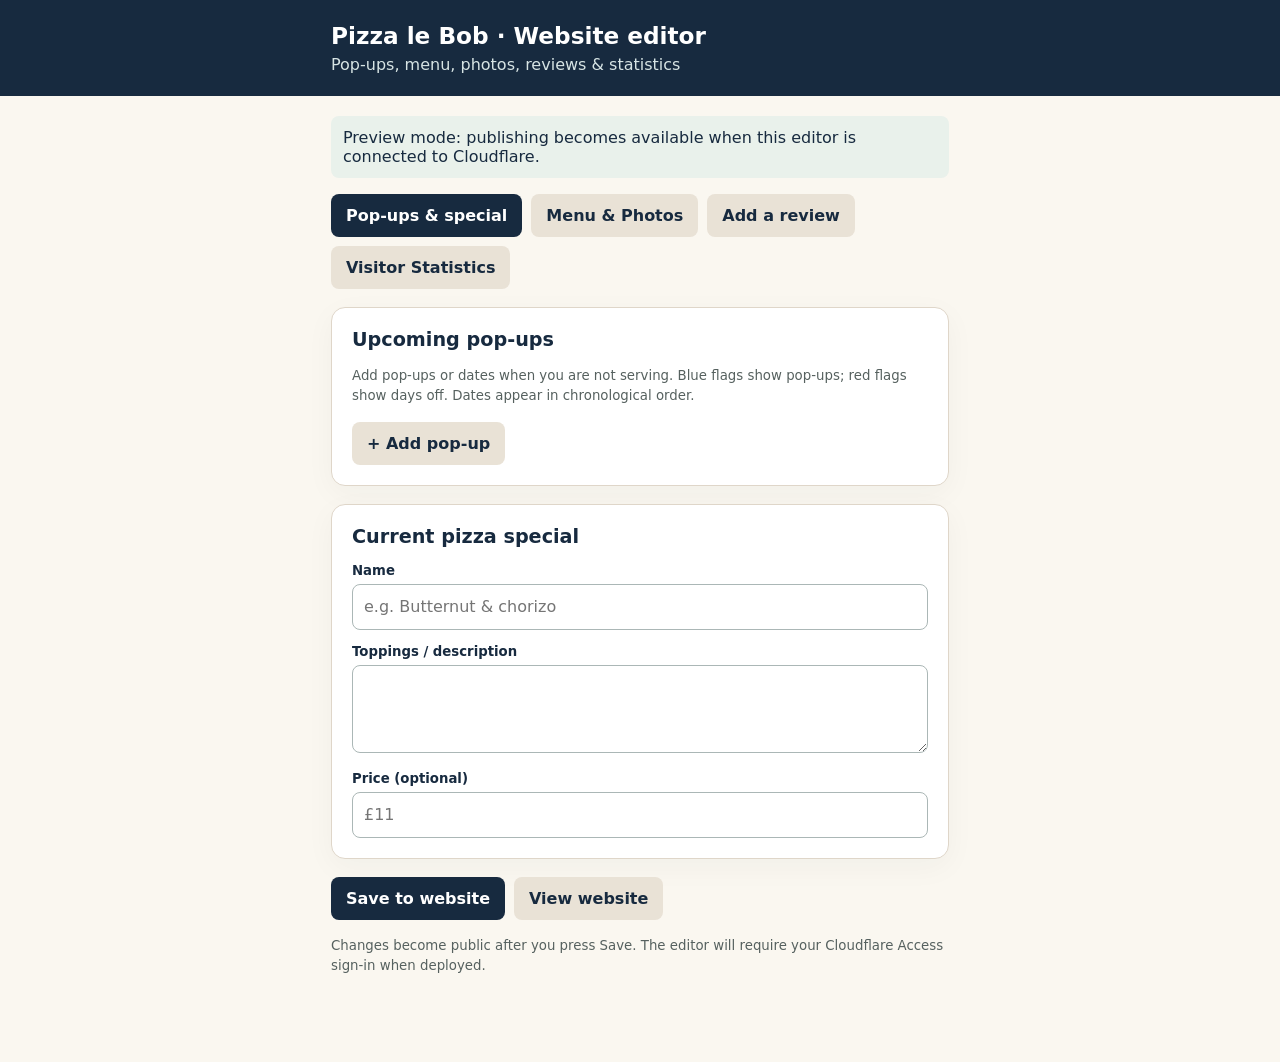
==== admin/index.html @ 8da93058 "Add private weekly and cumulative Visitor Statistics to website editor" ====
<!doctype html><html lang="en"><head><meta charset="utf-8"><meta name="viewport" content="width=device-width,initial-scale=1"><meta name="theme-color" content="#172A3F"><title>Pizza le Bob · Website editor</title><style>
:root{font-family:system-ui,-apple-system,sans-serif;color:#172A3F;background:#faf7f0}*{box-sizing:border-box}body{margin:0}header{background:#172A3F;color:white;padding:22px 18px}h1{font-size:1.45rem;margin:0}header p{margin:6px 0 0;color:#d7e4e4}.wrap{max-width:650px;margin:auto;padding:20px 16px 70px}section{background:white;border:1px solid #dfd6c9;border-radius:14px;padding:20px;margin:0 0 18px;box-shadow:0 8px 30px #172a3f0a}h2{font-size:1.2rem;margin:0 0 15px}label{display:block;font-weight:650;font-size:.83rem;margin:14px 0 6px}input,textarea,select{width:100%;min-height:46px;padding:11px;border:1px solid #abb7b6;border-radius:8px;font:inherit}textarea{min-height:88px}button{border:0;border-radius:8px;padding:12px 15px;font:inherit;font-weight:700;cursor:pointer}.primary{background:#172A3F;color:white}.secondary{background:#e9e2d6;color:#172A3F}.danger{background:#fff2ee;color:#8e3528}.actions{display:flex;gap:9px;flex-wrap:wrap;margin-top:16px}.row{display:grid;grid-template-columns:1fr 1fr;gap:10px}.event{padding:16px 0;border-top:1px solid #eee4d6}.event:first-child{border:0}#status{padding:12px;border-radius:8px;background:#e9f1eb;margin-bottom:16px}small{color:#56615f;line-height:1.5;display:block}a{color:#315D68}@media(max-width:420px){.row{grid-template-columns:1fr}}
[hidden]{display:none!important}.menu-editor{border-top:1px solid #eee4d6;margin-top:18px;padding-top:14px}.menu-editor img{width:100%;max-height:240px;object-fit:contain;background:#faf7f0;border-radius:8px;margin-top:12px}.check{display:flex;align-items:center;gap:10px}.check input{width:20px;min-height:20px}nav{margin-bottom:18px}.stats-cards{display:grid;grid-template-columns:1fr 1fr;gap:12px;margin:16px 0}.stats-card{padding:14px;background:#faf7f0;border-radius:10px}.stats-card strong{display:block;font-size:1.8rem;margin-top:4px}.stats-table-wrap{overflow-x:auto}.stats-table{width:100%;border-collapse:collapse;font-size:.85rem}.stats-table th,.stats-table td{text-align:right;padding:11px 8px;border-bottom:1px solid #e4ded3}.stats-table th:first-child{text-align:left}.stats-table thead th{background:#faf7f0}.stats-legend{display:flex;gap:18px;font-size:.85rem;margin:16px 0}.stats-legend span:before{content:'';display:inline-block;width:12px;height:12px;background:#315d68;margin-right:6px}.stats-legend span+span:before{background:#be754c}#statsGraph svg{display:block;width:100%;height:auto}#statsMessage{padding:12px;border-radius:8px;background:#e9f1eb;margin:14px 0}</style></head><body><header><div class="wrap" style="padding:0 16px"><h1>Pizza le Bob · Website editor</h1><p>Pop-ups, menu, photos, reviews &amp; statistics</p></div></header><main class="wrap"><div id="status" role="status">Loading website details…</div><nav class="actions" aria-label="Editor sections"><button class="primary" id="datesTab" aria-pressed="true">Pop-ups &amp; special</button><button class="secondary" id="menuTab" aria-pressed="false">Menu &amp; Photos</button><button class="secondary" id="reviewsTab" aria-pressed="false">Add a review</button><button class="secondary" id="statsTab" aria-pressed="false">Visitor Statistics</button></nav><div id="datesPanel"><section><h2>Upcoming pop-ups</h2><small>Add pop-ups or dates when you are not serving. Blue flags show pop-ups; red flags show days off. Dates appear in chronological order.</small><div id="events"></div><div class="actions"><button type="button" class="secondary" id="add">+ Add pop-up</button></div></section><section><h2>Current pizza special</h2><label for="specialName">Name</label><input id="specialName" placeholder="e.g. Butternut &amp; chorizo"><label for="specialDescription">Toppings / description</label><textarea id="specialDescription"></textarea><label for="specialPrice">Price (optional)</label><input id="specialPrice" placeholder="£11"></section></div><section id="menuPanel" hidden><h2>Menu &amp; Photos</h2><small>Edit your menu below. Photos are resized automatically. Select an item’s photo to see its preview. Changes are published only when you press Save to website. The weekly special’s name, description and price are controlled in the Pop-ups &amp; special tab.</small><div id="menuItems"></div><div class="actions"><button type="button" class="secondary" id="addPizza">+ Add menu item</button></div></section><section id="reviewsPanel" hidden><h2>Add a review</h2><small>Add a customer review to the Reviews page. New reviews appear above the existing reviews. Press Save to website to publish your changes.</small><div id="reviewItems"></div><div class="actions"><button type="button" class="secondary" id="addReview">+ Add a review</button></div></section><section id="statsPanel" hidden><h2>Visitor Statistics</h2>
<small>Private statistics for each website page. Weeks run Monday–Sunday in UK time. Counts begin with this update; earlier visits cannot be reconstructed.</small>
<div class="actions"><button type="button" class="secondary" id="statsRefresh">Refresh statistics</button></div>
<div id="statsMessage" role="status">Open this tab to load statistics.</div>
<div id="statsResults" hidden>
<label for="statsWeek">Week to view</label><select id="statsWeek"></select>
<div class="stats-cards">
<div class="stats-card">Weekly unique visitors<strong id="statsWeeklyVisitors">0</strong></div><div class="stats-card">Weekly page views<strong id="statsWeeklyViews">0</strong></div>
<div class="stats-card">Cumulative unique visitors<strong id="statsTotalVisitors">0</strong></div><div class="stats-card">Cumulative page views<strong id="statsTotalViews">0</strong></div>
</div><small id="statsSince"></small><h3>Every page</h3>
<div class="stats-table-wrap"><table class="stats-table"><thead><tr><th scope="col">Page</th><th scope="col">Weekly visitors</th><th scope="col">Weekly views</th><th scope="col">Total visitors</th><th scope="col">Total views</th></tr></thead><tbody id="statsRows"></tbody></table></div>
<h3>Weekly graph</h3><div class="row"><div><label for="statsPage">Page</label><select id="statsPage"></select></div><div><label for="statsRange">Weeks shown</label><select id="statsRange"><option value="12">Last 12 weeks</option><option value="26">Last 26 weeks</option><option value="52">Last 52 weeks</option></select></div></div>
<div class="stats-legend"><span>Unique visitors</span><span>Page views</span></div><div id="statsGraph"></div>
<details><summary>View graph as a table</summary><div class="stats-table-wrap"><table class="stats-table"><thead><tr><th scope="col">Week beginning</th><th scope="col">Visitors</th><th scope="col">Views</th></tr></thead><tbody id="statsGraphRows"></tbody></table></div></details>
<p><small id="statsUpdated"></small></p></div>
<p><small>These figures count browsers that allow anonymous visitor analytics. A unique visitor is counted once for the selected week or cumulative period, even when they view several pages. Overall unique visitors are deduplicated across all pages and weeks. Returning browsers count again in each weekly figure. Different devices, clearing browser data or withdrawing and allowing analytics again can count the same person again. Visitors who decline analytics, use privacy signals, block scripts or cannot send events are excluded. Visits to the editor are excluded.</small></p>
<small>Stored on your own Cloudflare setup. Your existing Cloudflare Web Analytics beacon remains active for its separate traffic reports. This tab and its counts work independently of a ChatGPT subscription.</small>
</section><div class="actions" id="editorSaveActions"><button type="button" class="primary" id="save">Save to website</button><a class="secondary" style="padding:12px 15px;border-radius:8px;text-decoration:none;font-weight:700" href="/">View website</a></div><p><small>Changes become public after you press Save. The editor will require your Cloudflare Access sign-in when deployed.</small></p></main><script>
const $=id=>document.getElementById(id), status=$('status');let events=[], menu=[], reviews=[], loaded=false, uploading=0;
function eventRow(event={},index){const div=document.createElement('div');div.className='event';div.innerHTML=`<label>Status</label><select class="event-status"><option value="serving">Serving pizza — blue flag</option><option value="not-serving">Not serving — red flag</option></select><div class="row"><div><label>Date</label><input type="date" class="date" required></div><div><label>Time</label><input type="time" class="time" required></div></div><label>Venue</label><input class="venue" required><div class="actions"><button type="button" class="danger remove">Remove date</button></div>`;div.querySelector('.event-status').value=event.status||'serving';const updateFields=()=>{const closed=div.querySelector('.event-status').value==='not-serving';for(const name of ['time','venue']){const input=div.querySelector('.'+name);input.disabled=closed;input.required=!closed}};div.querySelector('.event-status').onchange=updateFields;updateFields();div.querySelector('.date').value=event.date||'';div.querySelector('.time').value=event.time||'16:00';div.querySelector('.venue').value=event.venue||'The Gardeners Arms';div.querySelector('.remove').onclick=()=>div.remove();return div}
function setData(data){reviews=data.reviews||[];renderReviews();menu=data.menu||[];renderMenu();$('events').replaceChildren(...(data.events||[]).map(eventRow));$('specialName').value=data.special?.name||'';$('specialDescription').value=data.special?.description||'';$('specialPrice').value=data.special?.price||''}
function showTab(tab){
 $('editorSaveActions').hidden=tab==='stats';
 for(const name of ['dates','menu','reviews','stats']){
  const active=name===tab;$(name+'Panel').hidden=!active;
  $(name+'Tab').className=active?'primary':'secondary';
  $(name+'Tab').setAttribute('aria-pressed',String(active));
 }
}
for(const name of ['dates','menu','reviews','stats'])$(name+'Tab').onclick=()=>showTab(name);
function renderReviews(){
 $('reviewItems').replaceChildren(...reviews.map((item,index)=>{
  const row=document.createElement('div');row.className='menu-editor';
  const title=document.createElement('h3');title.textContent=item.name||'New review';row.append(title);
  for(const [field,label,max] of [['name','Reviewer’s name',100],['text','Review text',3000],['date','Review date (optional)',7]]){
   const id='review-'+index+'-'+field,lab=document.createElement('label');
   lab.htmlFor=id;lab.textContent=label;
   const input=document.createElement(field==='text'?'textarea':'input');
   input.id=id;input.value=item[field]||'';input.maxLength=max;
   if(field==='date')input.type='month';else input.required=true;
   if(field==='text')input.style.minHeight='160px';
   input.oninput=()=>{item[field]=input.value;if(field==='name')title.textContent=input.value||'New review';};
   row.append(lab,input);
  }
  const label=document.createElement('label');label.htmlFor='rating-'+index;label.textContent='Star rating';
  const select=document.createElement('select');select.id=label.htmlFor;
  for(let rating=5;rating>=1;rating--){const option=document.createElement('option');option.value=rating;option.textContent=rating+' star'+(rating===1?'':'s');select.append(option);}
  select.value=item.rating||5;select.onchange=()=>item.rating=Number(select.value);row.append(label,select);
  const actions=document.createElement('div');actions.className='actions';
  const remove=document.createElement('button');remove.type='button';remove.className='danger';remove.textContent='Remove review';
  remove.onclick=()=>{reviews.splice(index,1);renderReviews();status.textContent='Review removed from your draft. Press Save to website to publish.';};
  actions.append(remove);row.append(actions);return row;
 }));
 if(!reviews.length){const note=document.createElement('p');note.textContent='Your existing website reviews remain in place. Add your next review below.';$('reviewItems').append(note);}
}
$('addReview').onclick=()=>{
 if(reviews.length>=100){status.textContent='You can add up to 100 reviews.';return;}
 reviews.unshift({name:'',text:'',date:'',rating:5});renderReviews();
 $('reviewItems').firstElementChild.querySelector('input').focus();
};
function renderMenu(){
 $('menuItems').replaceChildren(...menu.map((item,index)=>{
  const row=document.createElement('div');row.className='menu-editor';
  const title=document.createElement('h3');title.textContent=item.name||'New item';row.append(title);
  for(const [field,label] of [['name','Name'],['description','Toppings / description'],['price','Price']]){
   const id='pizza-'+index+'-'+field;const lab=document.createElement('label');lab.htmlFor=id;lab.textContent=label;const input=document.createElement(field==='description'?'textarea':'input');input.id=id;input.value=item[field];input.maxLength={name:100,description:500,price:30}[field];input.disabled=item.special;
   input.oninput=()=>{item[field]=input.value;if(field==='name')title.textContent=input.value||'New item';};row.append(lab,input);
  }
  if(item.special){const note=document.createElement('small');note.textContent='Weekly special: edit its details in the other tab. You can change its photo here.';row.append(note);}
  const toggle=document.createElement('label');toggle.className='check';const check=document.createElement('input');check.type='checkbox';check.checked=item.hidden;check.onchange=()=>item.hidden=check.checked;toggle.append(check,document.createTextNode('Hide from the public menu'));row.append(toggle);
  const img=document.createElement('img');img.alt='Preview of '+item.name;img.hidden=!item.photo;if(item.photo)img.src=item.photo;row.append(img);
  const lab=document.createElement('label');lab.htmlFor='photo-'+index;lab.textContent='Upload / replace photo';const file=document.createElement('input');file.id=lab.htmlFor;file.type='file';file.accept='image/jpeg,image/png,image/webp';
  file.onchange=async()=>{if(!file.files[0])return;uploading++;file.disabled=true;status.textContent='Resizing photo…';try{item.photo=await resizePhoto(file.files[0]);img.src=item.photo;img.hidden=false;status.textContent='Photo ready. Press Save to website to publish.';}catch(e){status.textContent=e.message;}finally{uploading--;file.disabled=false;file.value='';}};row.append(lab,file);
  const actions=document.createElement('div');actions.className='actions';
  function button(label,fn,disabled=false){const b=document.createElement('button');b.type='button';b.className='secondary';b.textContent=label;b.disabled=disabled;b.onclick=fn;actions.append(b);}
  button('Remove photo',()=>{item.photo='';img.removeAttribute('src');img.hidden=true;});
  button('Move up',()=>{[menu[index-1],menu[index]]=[menu[index],menu[index-1]];renderMenu();},index===0);
  button('Move down',()=>{[menu[index+1],menu[index]]=[menu[index],menu[index+1]];renderMenu();},index===menu.length-1);
  button('Remove item',()=>{menu.splice(index,1);renderMenu();});row.append(actions);return row;
 }));
}
async function resizePhoto(file){
 if(!['image/jpeg','image/png','image/webp'].includes(file.type))throw Error('Please choose a JPG, PNG or WebP photo. For an iPhone HEIC photo, export it as JPG first.');
 if(file.size>20000000)throw Error('Please choose a photo smaller than 20 MB.');
 const url=URL.createObjectURL(file), image=new Image();
 try{image.src=url;await image.decode();const canvas=document.createElement('canvas');const scale=Math.min(1,1200/Math.max(image.naturalWidth,image.naturalHeight));canvas.width=Math.max(1,Math.round(image.naturalWidth*scale));canvas.height=Math.max(1,Math.round(image.naturalHeight*scale));const ctx=canvas.getContext('2d');ctx.fillStyle='#ffffff';ctx.fillRect(0,0,canvas.width,canvas.height);ctx.drawImage(image,0,0,canvas.width,canvas.height);
 for(const quality of [.82,.65,.45,.3]){const data=canvas.toDataURL('image/jpeg',quality);if(data.length<=400000)return data;}
 throw Error('This photo is too detailed. Please choose a smaller photo.');}finally{URL.revokeObjectURL(url);}
}
$('addPizza').onclick=()=>{if(menu.length>=40){status.textContent='You can have up to 40 menu items.';return}menu.push({name:'',description:'',price:'',photo:'',hidden:false,special:false});renderMenu();$('menuItems').lastElementChild.querySelector('input').focus();};
$('add').onclick=()=>{$('events').append(eventRow());$('events').lastElementChild.querySelector('.date').focus()};
(async()=>{try{const r=await fetch('/api/content',{cache:'no-store'});if(!r.ok)throw Error('Website connection unavailable');const data=await r.json();if(!Array.isArray(data.menu)){const defaults=await fetch('/assets/menu/defaults.json');if(!defaults.ok)throw Error('Menu could not be loaded');data.menu=await defaults.json();}setData(data);loaded=true;status.textContent='Ready to edit.'}catch(e){setData({events:[],special:{}});status.textContent='Preview mode: publishing becomes available when this editor is connected to Cloudflare.'}})();
$('save').onclick=async()=>{if(!loaded){status.textContent='Website details have not loaded. Refresh before saving.';return}if(uploading){status.textContent='Please wait for your photo to finish processing.';return}if(menu.some(item=>!item.name.trim())){status.textContent='Please give every menu item a name.';return}if(reviews.some(item=>!item.name.trim()||!item.text.trim()||item.name.length>100||item.text.length>3000)){status.textContent='Please enter a name and review text for every review (up to 3,000 characters).';showTab('reviews');return}const rows=[...document.querySelectorAll('.event')];if(rows.some(row=>!row.querySelector('.date').value||(row.querySelector('.event-status').value!=='not-serving'&&!row.querySelector('.venue').value.trim()))){status.textContent='Please enter a date for each flag and a venue for each serving day.';return}const data={menu,reviews:reviews.map(item=>({...item,name:item.name.trim(),text:item.text.trim()})),events:rows.map(row=>({status:row.querySelector('.event-status').value,date:row.querySelector('.date').value,time:row.querySelector('.time').value||'16:00',venue:row.querySelector('.venue').value.trim()})).sort((a,b)=>a.date.localeCompare(b.date)),special:{name:$('specialName').value.trim(),description:$('specialDescription').value.trim(),price:$('specialPrice').value.trim()}};status.textContent='Saving…';$('save').disabled=true;try{const r=await fetch('/admin/api/content',{method:'PUT',headers:{'Content-Type':'application/json'},body:JSON.stringify(data)});if(!r.ok)throw Error(r.status===401?'Please sign in again, then retry saving.':'Save failed. Please retry.');status.textContent='Saved. The public website has been updated.'}catch(e){status.textContent=e.message+' Nothing was published.'}$('save').disabled=false;window.scrollTo({top:0,behavior:'smooth'})};
</script><script src="/assets/visitor-statistics.js" defer></script></body></html>
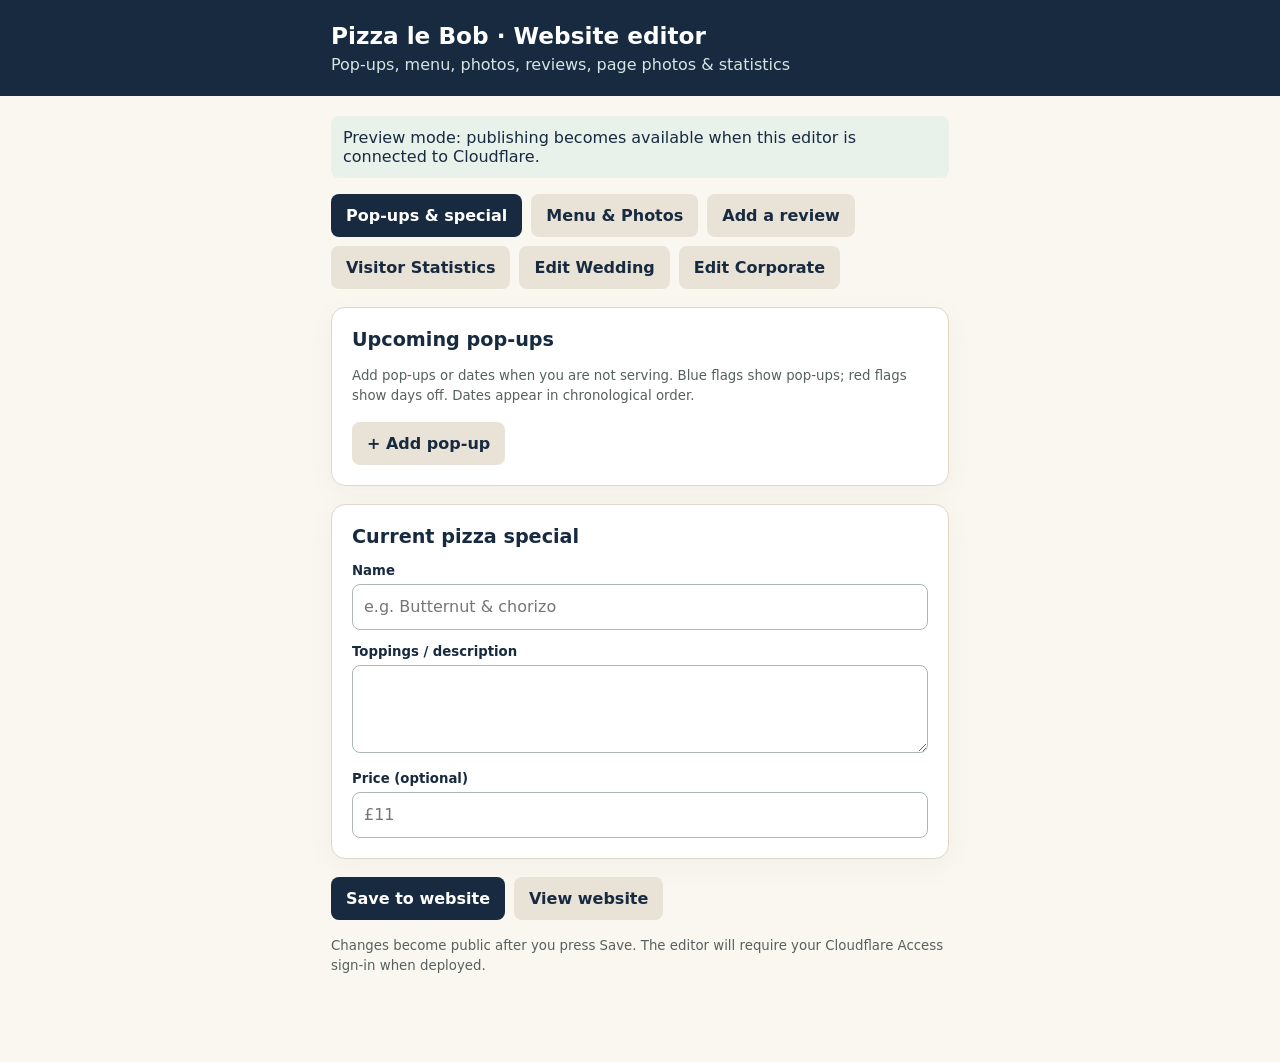
==== commit 8a40bf93: "Add Edit Wedding and Edit Corporate photo tabs with labelled previews" ====
--- a/admin/index.html
+++ b/admin/index.html
@@ -1,6 +1,6 @@
 <!doctype html><html lang="en"><head><meta charset="utf-8"><meta name="viewport" content="width=device-width,initial-scale=1"><meta name="theme-color" content="#172A3F"><title>Pizza le Bob · Website editor</title><style>
 :root{font-family:system-ui,-apple-system,sans-serif;color:#172A3F;background:#faf7f0}*{box-sizing:border-box}body{margin:0}header{background:#172A3F;color:white;padding:22px 18px}h1{font-size:1.45rem;margin:0}header p{margin:6px 0 0;color:#d7e4e4}.wrap{max-width:650px;margin:auto;padding:20px 16px 70px}section{background:white;border:1px solid #dfd6c9;border-radius:14px;padding:20px;margin:0 0 18px;box-shadow:0 8px 30px #172a3f0a}h2{font-size:1.2rem;margin:0 0 15px}label{display:block;font-weight:650;font-size:.83rem;margin:14px 0 6px}input,textarea,select{width:100%;min-height:46px;padding:11px;border:1px solid #abb7b6;border-radius:8px;font:inherit}textarea{min-height:88px}button{border:0;border-radius:8px;padding:12px 15px;font:inherit;font-weight:700;cursor:pointer}.primary{background:#172A3F;color:white}.secondary{background:#e9e2d6;color:#172A3F}.danger{background:#fff2ee;color:#8e3528}.actions{display:flex;gap:9px;flex-wrap:wrap;margin-top:16px}.row{display:grid;grid-template-columns:1fr 1fr;gap:10px}.event{padding:16px 0;border-top:1px solid #eee4d6}.event:first-child{border:0}#status{padding:12px;border-radius:8px;background:#e9f1eb;margin-bottom:16px}small{color:#56615f;line-height:1.5;display:block}a{color:#315D68}@media(max-width:420px){.row{grid-template-columns:1fr}}
-[hidden]{display:none!important}.menu-editor{border-top:1px solid #eee4d6;margin-top:18px;padding-top:14px}.menu-editor img{width:100%;max-height:240px;object-fit:contain;background:#faf7f0;border-radius:8px;margin-top:12px}.check{display:flex;align-items:center;gap:10px}.check input{width:20px;min-height:20px}nav{margin-bottom:18px}.stats-cards{display:grid;grid-template-columns:1fr 1fr;gap:12px;margin:16px 0}.stats-card{padding:14px;background:#faf7f0;border-radius:10px}.stats-card strong{display:block;font-size:1.8rem;margin-top:4px}.stats-table-wrap{overflow-x:auto}.stats-table{width:100%;border-collapse:collapse;font-size:.85rem}.stats-table th,.stats-table td{text-align:right;padding:11px 8px;border-bottom:1px solid #e4ded3}.stats-table th:first-child{text-align:left}.stats-table thead th{background:#faf7f0}.stats-legend{display:flex;gap:18px;font-size:.85rem;margin:16px 0}.stats-legend span:before{content:'';display:inline-block;width:12px;height:12px;background:#315d68;margin-right:6px}.stats-legend span+span:before{background:#be754c}#statsGraph svg{display:block;width:100%;height:auto}#statsMessage{padding:12px;border-radius:8px;background:#e9f1eb;margin:14px 0}</style></head><body><header><div class="wrap" style="padding:0 16px"><h1>Pizza le Bob · Website editor</h1><p>Pop-ups, menu, photos, reviews &amp; statistics</p></div></header><main class="wrap"><div id="status" role="status">Loading website details…</div><nav class="actions" aria-label="Editor sections"><button class="primary" id="datesTab" aria-pressed="true">Pop-ups &amp; special</button><button class="secondary" id="menuTab" aria-pressed="false">Menu &amp; Photos</button><button class="secondary" id="reviewsTab" aria-pressed="false">Add a review</button><button class="secondary" id="statsTab" aria-pressed="false">Visitor Statistics</button></nav><div id="datesPanel"><section><h2>Upcoming pop-ups</h2><small>Add pop-ups or dates when you are not serving. Blue flags show pop-ups; red flags show days off. Dates appear in chronological order.</small><div id="events"></div><div class="actions"><button type="button" class="secondary" id="add">+ Add pop-up</button></div></section><section><h2>Current pizza special</h2><label for="specialName">Name</label><input id="specialName" placeholder="e.g. Butternut &amp; chorizo"><label for="specialDescription">Toppings / description</label><textarea id="specialDescription"></textarea><label for="specialPrice">Price (optional)</label><input id="specialPrice" placeholder="£11"></section></div><section id="menuPanel" hidden><h2>Menu &amp; Photos</h2><small>Edit your menu below. Photos are resized automatically. Select an item’s photo to see its preview. Changes are published only when you press Save to website. The weekly special’s name, description and price are controlled in the Pop-ups &amp; special tab.</small><div id="menuItems"></div><div class="actions"><button type="button" class="secondary" id="addPizza">+ Add menu item</button></div></section><section id="reviewsPanel" hidden><h2>Add a review</h2><small>Add a customer review to the Reviews page. New reviews appear above the existing reviews. Press Save to website to publish your changes.</small><div id="reviewItems"></div><div class="actions"><button type="button" class="secondary" id="addReview">+ Add a review</button></div></section><section id="statsPanel" hidden><h2>Visitor Statistics</h2>
+[hidden]{display:none!important}.menu-editor{border-top:1px solid #eee4d6;margin-top:18px;padding-top:14px}.menu-editor img{width:100%;max-height:240px;object-fit:contain;background:#faf7f0;border-radius:8px;margin-top:12px}.check{display:flex;align-items:center;gap:10px}.check input{width:20px;min-height:20px}nav{margin-bottom:18px}.stats-cards{display:grid;grid-template-columns:1fr 1fr;gap:12px;margin:16px 0}.stats-card{padding:14px;background:#faf7f0;border-radius:10px}.stats-card strong{display:block;font-size:1.8rem;margin-top:4px}.stats-table-wrap{overflow-x:auto}.stats-table{width:100%;border-collapse:collapse;font-size:.85rem}.stats-table th,.stats-table td{text-align:right;padding:11px 8px;border-bottom:1px solid #e4ded3}.stats-table th:first-child{text-align:left}.stats-table thead th{background:#faf7f0}.stats-legend{display:flex;gap:18px;font-size:.85rem;margin:16px 0}.stats-legend span:before{content:'';display:inline-block;width:12px;height:12px;background:#315d68;margin-right:6px}.stats-legend span+span:before{background:#be754c}#statsGraph svg{display:block;width:100%;height:auto}#statsMessage{padding:12px;border-radius:8px;background:#e9f1eb;margin:14px 0}</style></head><body><header><div class="wrap" style="padding:0 16px"><h1>Pizza le Bob · Website editor</h1><p>Pop-ups, menu, photos, reviews, page photos &amp; statistics</p></div></header><main class="wrap"><div id="status" role="status">Loading website details…</div><nav class="actions" aria-label="Editor sections"><button class="primary" id="datesTab" aria-pressed="true">Pop-ups &amp; special</button><button class="secondary" id="menuTab" aria-pressed="false">Menu &amp; Photos</button><button class="secondary" id="reviewsTab" aria-pressed="false">Add a review</button><button class="secondary" id="statsTab" aria-pressed="false">Visitor Statistics</button><button class="secondary" id="weddingTab" aria-pressed="false">Edit Wedding</button><button class="secondary" id="corporateTab" aria-pressed="false">Edit Corporate</button></nav><div id="datesPanel"><section><h2>Upcoming pop-ups</h2><small>Add pop-ups or dates when you are not serving. Blue flags show pop-ups; red flags show days off. Dates appear in chronological order.</small><div id="events"></div><div class="actions"><button type="button" class="secondary" id="add">+ Add pop-up</button></div></section><section><h2>Current pizza special</h2><label for="specialName">Name</label><input id="specialName" placeholder="e.g. Butternut &amp; chorizo"><label for="specialDescription">Toppings / description</label><textarea id="specialDescription"></textarea><label for="specialPrice">Price (optional)</label><input id="specialPrice" placeholder="£11"></section></div><section id="menuPanel" hidden><h2>Menu &amp; Photos</h2><small>Edit your menu below. Photos are resized automatically. Select an item’s photo to see its preview. Changes are published only when you press Save to website. The weekly special’s name, description and price are controlled in the Pop-ups &amp; special tab.</small><div id="menuItems"></div><div class="actions"><button type="button" class="secondary" id="addPizza">+ Add menu item</button></div></section><section id="reviewsPanel" hidden><h2>Add a review</h2><small>Add a customer review to the Reviews page. New reviews appear above the existing reviews. Press Save to website to publish your changes.</small><div id="reviewItems"></div><div class="actions"><button type="button" class="secondary" id="addReview">+ Add a review</button></div></section><section id="weddingPanel" hidden><h2>Edit Wedding</h2><small>Replace the photos on your wedding page. Each photo has its own preview and position label. JPG, PNG and WebP photos are resized automatically. Press Save to website when you are ready to publish.</small><p><a href="/#weddings" target="_blank" rel="noopener">View the wedding page</a></p><div id="weddingPhotos"></div></section><section id="corporatePanel" hidden><h2>Edit Corporate</h2><small>Replace the photos on your corporate page. Each photo has its own preview and position label. JPG, PNG and WebP photos are resized automatically. Press Save to website when you are ready to publish.</small><p><a href="/#corporate" target="_blank" rel="noopener">View the corporate page</a></p><div id="corporatePhotos"></div></section><section id="statsPanel" hidden><h2>Visitor Statistics</h2>
 <small>Private statistics for each website page. Weeks run Monday–Sunday in UK time. Counts begin with this update; earlier visits cannot be reconstructed.</small>
 <div class="actions"><button type="button" class="secondary" id="statsRefresh">Refresh statistics</button></div>
 <div id="statsMessage" role="status">Open this tab to load statistics.</div>
@@ -18,18 +18,18 @@
 <p><small>These figures count browsers that allow anonymous visitor analytics. A unique visitor is counted once for the selected week or cumulative period, even when they view several pages. Overall unique visitors are deduplicated across all pages and weeks. Returning browsers count again in each weekly figure. Different devices, clearing browser data or withdrawing and allowing analytics again can count the same person again. Visitors who decline analytics, use privacy signals, block scripts or cannot send events are excluded. Visits to the editor are excluded.</small></p>
 <small>Stored on your own Cloudflare setup. Your existing Cloudflare Web Analytics beacon remains active for its separate traffic reports. This tab and its counts work independently of a ChatGPT subscription.</small>
 </section><div class="actions" id="editorSaveActions"><button type="button" class="primary" id="save">Save to website</button><a class="secondary" style="padding:12px 15px;border-radius:8px;text-decoration:none;font-weight:700" href="/">View website</a></div><p><small>Changes become public after you press Save. The editor will require your Cloudflare Access sign-in when deployed.</small></p></main><script>
-const $=id=>document.getElementById(id), status=$('status');let events=[], menu=[], reviews=[], loaded=false, uploading=0;
+const $=id=>document.getElementById(id), status=$('status');let events=[], menu=[], reviews=[], pagePhotos={}, loaded=false, uploading=0;
 function eventRow(event={},index){const div=document.createElement('div');div.className='event';div.innerHTML=`<label>Status</label><select class="event-status"><option value="serving">Serving pizza — blue flag</option><option value="not-serving">Not serving — red flag</option></select><div class="row"><div><label>Date</label><input type="date" class="date" required></div><div><label>Time</label><input type="time" class="time" required></div></div><label>Venue</label><input class="venue" required><div class="actions"><button type="button" class="danger remove">Remove date</button></div>`;div.querySelector('.event-status').value=event.status||'serving';const updateFields=()=>{const closed=div.querySelector('.event-status').value==='not-serving';for(const name of ['time','venue']){const input=div.querySelector('.'+name);input.disabled=closed;input.required=!closed}};div.querySelector('.event-status').onchange=updateFields;updateFields();div.querySelector('.date').value=event.date||'';div.querySelector('.time').value=event.time||'16:00';div.querySelector('.venue').value=event.venue||'The Gardeners Arms';div.querySelector('.remove').onclick=()=>div.remove();return div}
-function setData(data){reviews=data.reviews||[];renderReviews();menu=data.menu||[];renderMenu();$('events').replaceChildren(...(data.events||[]).map(eventRow));$('specialName').value=data.special?.name||'';$('specialDescription').value=data.special?.description||'';$('specialPrice').value=data.special?.price||''}
+function setData(data){pagePhotos=data.pagePhotos||{};window.dispatchEvent(new Event("pagePhotosLoaded"));reviews=data.reviews||[];renderReviews();menu=data.menu||[];renderMenu();$('events').replaceChildren(...(data.events||[]).map(eventRow));$('specialName').value=data.special?.name||'';$('specialDescription').value=data.special?.description||'';$('specialPrice').value=data.special?.price||''}
 function showTab(tab){
  $('editorSaveActions').hidden=tab==='stats';
- for(const name of ['dates','menu','reviews','stats']){
+ for(const name of ['dates','menu','reviews','stats','wedding','corporate']){
   const active=name===tab;$(name+'Panel').hidden=!active;
   $(name+'Tab').className=active?'primary':'secondary';
   $(name+'Tab').setAttribute('aria-pressed',String(active));
  }
 }
-for(const name of ['dates','menu','reviews','stats'])$(name+'Tab').onclick=()=>showTab(name);
+for(const name of ['dates','menu','reviews','stats','wedding','corporate'])$(name+'Tab').onclick=()=>showTab(name);
 function renderReviews(){
  $('reviewItems').replaceChildren(...reviews.map((item,index)=>{
   const row=document.createElement('div');row.className='menu-editor';
@@ -92,5 +92,5 @@
 $('addPizza').onclick=()=>{if(menu.length>=40){status.textContent='You can have up to 40 menu items.';return}menu.push({name:'',description:'',price:'',photo:'',hidden:false,special:false});renderMenu();$('menuItems').lastElementChild.querySelector('input').focus();};
 $('add').onclick=()=>{$('events').append(eventRow());$('events').lastElementChild.querySelector('.date').focus()};
 (async()=>{try{const r=await fetch('/api/content',{cache:'no-store'});if(!r.ok)throw Error('Website connection unavailable');const data=await r.json();if(!Array.isArray(data.menu)){const defaults=await fetch('/assets/menu/defaults.json');if(!defaults.ok)throw Error('Menu could not be loaded');data.menu=await defaults.json();}setData(data);loaded=true;status.textContent='Ready to edit.'}catch(e){setData({events:[],special:{}});status.textContent='Preview mode: publishing becomes available when this editor is connected to Cloudflare.'}})();
-$('save').onclick=async()=>{if(!loaded){status.textContent='Website details have not loaded. Refresh before saving.';return}if(uploading){status.textContent='Please wait for your photo to finish processing.';return}if(menu.some(item=>!item.name.trim())){status.textContent='Please give every menu item a name.';return}if(reviews.some(item=>!item.name.trim()||!item.text.trim()||item.name.length>100||item.text.length>3000)){status.textContent='Please enter a name and review text for every review (up to 3,000 characters).';showTab('reviews');return}const rows=[...document.querySelectorAll('.event')];if(rows.some(row=>!row.querySelector('.date').value||(row.querySelector('.event-status').value!=='not-serving'&&!row.querySelector('.venue').value.trim()))){status.textContent='Please enter a date for each flag and a venue for each serving day.';return}const data={menu,reviews:reviews.map(item=>({...item,name:item.name.trim(),text:item.text.trim()})),events:rows.map(row=>({status:row.querySelector('.event-status').value,date:row.querySelector('.date').value,time:row.querySelector('.time').value||'16:00',venue:row.querySelector('.venue').value.trim()})).sort((a,b)=>a.date.localeCompare(b.date)),special:{name:$('specialName').value.trim(),description:$('specialDescription').value.trim(),price:$('specialPrice').value.trim()}};status.textContent='Saving…';$('save').disabled=true;try{const r=await fetch('/admin/api/content',{method:'PUT',headers:{'Content-Type':'application/json'},body:JSON.stringify(data)});if(!r.ok)throw Error(r.status===401?'Please sign in again, then retry saving.':'Save failed. Please retry.');status.textContent='Saved. The public website has been updated.'}catch(e){status.textContent=e.message+' Nothing was published.'}$('save').disabled=false;window.scrollTo({top:0,behavior:'smooth'})};
-</script><script src="/assets/visitor-statistics.js" defer></script></body></html>
+$('save').onclick=async()=>{if(!loaded){status.textContent='Website details have not loaded. Refresh before saving.';return}if(uploading){status.textContent='Please wait for your photo to finish processing.';return}if(menu.some(item=>!item.name.trim())){status.textContent='Please give every menu item a name.';return}if(reviews.some(item=>!item.name.trim()||!item.text.trim()||item.name.length>100||item.text.length>3000)){status.textContent='Please enter a name and review text for every review (up to 3,000 characters).';showTab('reviews');return}const rows=[...document.querySelectorAll('.event')];if(rows.some(row=>!row.querySelector('.date').value||(row.querySelector('.event-status').value!=='not-serving'&&!row.querySelector('.venue').value.trim()))){status.textContent='Please enter a date for each flag and a venue for each serving day.';return}const data={pagePhotos,menu,reviews:reviews.map(item=>({...item,name:item.name.trim(),text:item.text.trim()})),events:rows.map(row=>({status:row.querySelector('.event-status').value,date:row.querySelector('.date').value,time:row.querySelector('.time').value||'16:00',venue:row.querySelector('.venue').value.trim()})).sort((a,b)=>a.date.localeCompare(b.date)),special:{name:$('specialName').value.trim(),description:$('specialDescription').value.trim(),price:$('specialPrice').value.trim()}};status.textContent='Saving…';$('save').disabled=true;try{const r=await fetch('/admin/api/content',{method:'PUT',headers:{'Content-Type':'application/json'},body:JSON.stringify(data)});if(!r.ok)throw Error(r.status===401?'Please sign in again, then retry saving.':'Save failed. Please retry.');window.dispatchEvent(new Event('pagePhotosSaved'));status.textContent='Saved. The public website has been updated.'}catch(e){status.textContent=e.message+' Nothing was published.'}$('save').disabled=false;window.scrollTo({top:0,behavior:'smooth'})};
+</script><script src="/assets/visitor-statistics.js" defer></script><script type="module" src="/assets/page-photo-editor.js"></script></body></html>
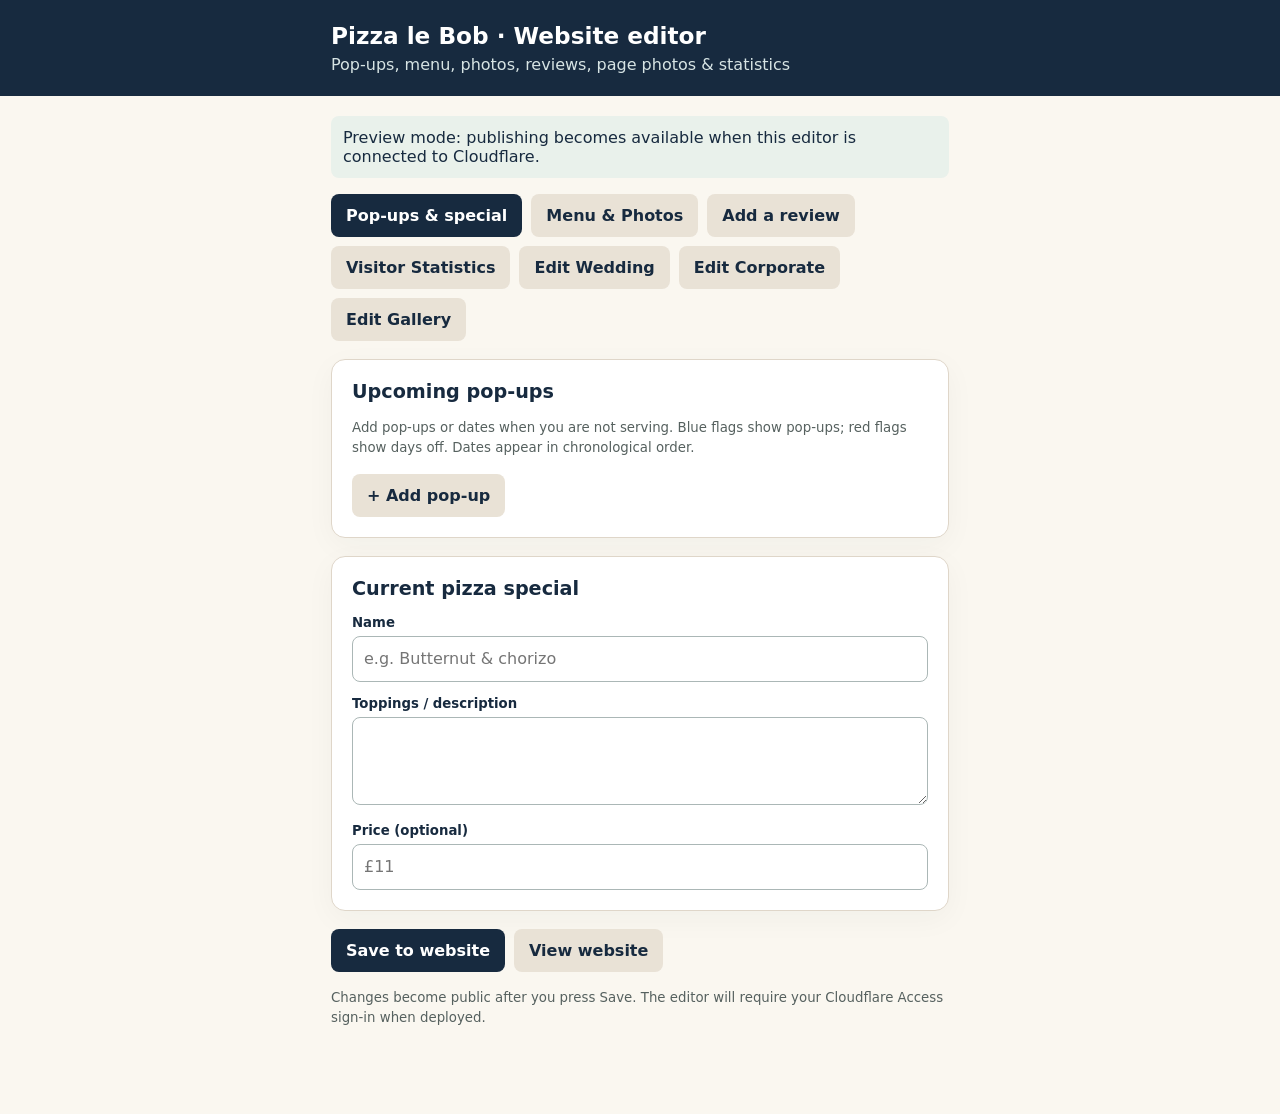
==== commit 4e56b6ee: "Add Gallery uploads and optional wedding Photo 3 to website editor" ====
--- a/admin/index.html
+++ b/admin/index.html
@@ -1,6 +1,6 @@
 <!doctype html><html lang="en"><head><meta charset="utf-8"><meta name="viewport" content="width=device-width,initial-scale=1"><meta name="theme-color" content="#172A3F"><title>Pizza le Bob · Website editor</title><style>
 :root{font-family:system-ui,-apple-system,sans-serif;color:#172A3F;background:#faf7f0}*{box-sizing:border-box}body{margin:0}header{background:#172A3F;color:white;padding:22px 18px}h1{font-size:1.45rem;margin:0}header p{margin:6px 0 0;color:#d7e4e4}.wrap{max-width:650px;margin:auto;padding:20px 16px 70px}section{background:white;border:1px solid #dfd6c9;border-radius:14px;padding:20px;margin:0 0 18px;box-shadow:0 8px 30px #172a3f0a}h2{font-size:1.2rem;margin:0 0 15px}label{display:block;font-weight:650;font-size:.83rem;margin:14px 0 6px}input,textarea,select{width:100%;min-height:46px;padding:11px;border:1px solid #abb7b6;border-radius:8px;font:inherit}textarea{min-height:88px}button{border:0;border-radius:8px;padding:12px 15px;font:inherit;font-weight:700;cursor:pointer}.primary{background:#172A3F;color:white}.secondary{background:#e9e2d6;color:#172A3F}.danger{background:#fff2ee;color:#8e3528}.actions{display:flex;gap:9px;flex-wrap:wrap;margin-top:16px}.row{display:grid;grid-template-columns:1fr 1fr;gap:10px}.event{padding:16px 0;border-top:1px solid #eee4d6}.event:first-child{border:0}#status{padding:12px;border-radius:8px;background:#e9f1eb;margin-bottom:16px}small{color:#56615f;line-height:1.5;display:block}a{color:#315D68}@media(max-width:420px){.row{grid-template-columns:1fr}}
-[hidden]{display:none!important}.menu-editor{border-top:1px solid #eee4d6;margin-top:18px;padding-top:14px}.menu-editor img{width:100%;max-height:240px;object-fit:contain;background:#faf7f0;border-radius:8px;margin-top:12px}.check{display:flex;align-items:center;gap:10px}.check input{width:20px;min-height:20px}nav{margin-bottom:18px}.stats-cards{display:grid;grid-template-columns:1fr 1fr;gap:12px;margin:16px 0}.stats-card{padding:14px;background:#faf7f0;border-radius:10px}.stats-card strong{display:block;font-size:1.8rem;margin-top:4px}.stats-table-wrap{overflow-x:auto}.stats-table{width:100%;border-collapse:collapse;font-size:.85rem}.stats-table th,.stats-table td{text-align:right;padding:11px 8px;border-bottom:1px solid #e4ded3}.stats-table th:first-child{text-align:left}.stats-table thead th{background:#faf7f0}.stats-legend{display:flex;gap:18px;font-size:.85rem;margin:16px 0}.stats-legend span:before{content:'';display:inline-block;width:12px;height:12px;background:#315d68;margin-right:6px}.stats-legend span+span:before{background:#be754c}#statsGraph svg{display:block;width:100%;height:auto}#statsMessage{padding:12px;border-radius:8px;background:#e9f1eb;margin:14px 0}</style></head><body><header><div class="wrap" style="padding:0 16px"><h1>Pizza le Bob · Website editor</h1><p>Pop-ups, menu, photos, reviews, page photos &amp; statistics</p></div></header><main class="wrap"><div id="status" role="status">Loading website details…</div><nav class="actions" aria-label="Editor sections"><button class="primary" id="datesTab" aria-pressed="true">Pop-ups &amp; special</button><button class="secondary" id="menuTab" aria-pressed="false">Menu &amp; Photos</button><button class="secondary" id="reviewsTab" aria-pressed="false">Add a review</button><button class="secondary" id="statsTab" aria-pressed="false">Visitor Statistics</button><button class="secondary" id="weddingTab" aria-pressed="false">Edit Wedding</button><button class="secondary" id="corporateTab" aria-pressed="false">Edit Corporate</button></nav><div id="datesPanel"><section><h2>Upcoming pop-ups</h2><small>Add pop-ups or dates when you are not serving. Blue flags show pop-ups; red flags show days off. Dates appear in chronological order.</small><div id="events"></div><div class="actions"><button type="button" class="secondary" id="add">+ Add pop-up</button></div></section><section><h2>Current pizza special</h2><label for="specialName">Name</label><input id="specialName" placeholder="e.g. Butternut &amp; chorizo"><label for="specialDescription">Toppings / description</label><textarea id="specialDescription"></textarea><label for="specialPrice">Price (optional)</label><input id="specialPrice" placeholder="£11"></section></div><section id="menuPanel" hidden><h2>Menu &amp; Photos</h2><small>Edit your menu below. Photos are resized automatically. Select an item’s photo to see its preview. Changes are published only when you press Save to website. The weekly special’s name, description and price are controlled in the Pop-ups &amp; special tab.</small><div id="menuItems"></div><div class="actions"><button type="button" class="secondary" id="addPizza">+ Add menu item</button></div></section><section id="reviewsPanel" hidden><h2>Add a review</h2><small>Add a customer review to the Reviews page. New reviews appear above the existing reviews. Press Save to website to publish your changes.</small><div id="reviewItems"></div><div class="actions"><button type="button" class="secondary" id="addReview">+ Add a review</button></div></section><section id="weddingPanel" hidden><h2>Edit Wedding</h2><small>Replace the photos on your wedding page. Each photo has its own preview and position label. JPG, PNG and WebP photos are resized automatically. Press Save to website when you are ready to publish.</small><p><a href="/#weddings" target="_blank" rel="noopener">View the wedding page</a></p><div id="weddingPhotos"></div></section><section id="corporatePanel" hidden><h2>Edit Corporate</h2><small>Replace the photos on your corporate page. Each photo has its own preview and position label. JPG, PNG and WebP photos are resized automatically. Press Save to website when you are ready to publish.</small><p><a href="/#corporate" target="_blank" rel="noopener">View the corporate page</a></p><div id="corporatePhotos"></div></section><section id="statsPanel" hidden><h2>Visitor Statistics</h2>
+[hidden]{display:none!important}.menu-editor{border-top:1px solid #eee4d6;margin-top:18px;padding-top:14px}.menu-editor img{width:100%;max-height:240px;object-fit:contain;background:#faf7f0;border-radius:8px;margin-top:12px}.check{display:flex;align-items:center;gap:10px}.check input{width:20px;min-height:20px}nav{margin-bottom:18px}.stats-cards{display:grid;grid-template-columns:1fr 1fr;gap:12px;margin:16px 0}.stats-card{padding:14px;background:#faf7f0;border-radius:10px}.stats-card strong{display:block;font-size:1.8rem;margin-top:4px}.stats-table-wrap{overflow-x:auto}.stats-table{width:100%;border-collapse:collapse;font-size:.85rem}.stats-table th,.stats-table td{text-align:right;padding:11px 8px;border-bottom:1px solid #e4ded3}.stats-table th:first-child{text-align:left}.stats-table thead th{background:#faf7f0}.stats-legend{display:flex;gap:18px;font-size:.85rem;margin:16px 0}.stats-legend span:before{content:'';display:inline-block;width:12px;height:12px;background:#315d68;margin-right:6px}.stats-legend span+span:before{background:#be754c}#statsGraph svg{display:block;width:100%;height:auto}#statsMessage{padding:12px;border-radius:8px;background:#e9f1eb;margin:14px 0}</style></head><body><header><div class="wrap" style="padding:0 16px"><h1>Pizza le Bob · Website editor</h1><p>Pop-ups, menu, photos, reviews, page photos &amp; statistics</p></div></header><main class="wrap"><div id="status" role="status">Loading website details…</div><nav class="actions" aria-label="Editor sections"><button class="primary" id="datesTab" aria-pressed="true">Pop-ups &amp; special</button><button class="secondary" id="menuTab" aria-pressed="false">Menu &amp; Photos</button><button class="secondary" id="reviewsTab" aria-pressed="false">Add a review</button><button class="secondary" id="statsTab" aria-pressed="false">Visitor Statistics</button><button class="secondary" id="weddingTab" aria-pressed="false">Edit Wedding</button><button class="secondary" id="corporateTab" aria-pressed="false">Edit Corporate</button><button class="secondary" id="galleryTab" aria-pressed="false">Edit Gallery</button></nav><div id="datesPanel"><section><h2>Upcoming pop-ups</h2><small>Add pop-ups or dates when you are not serving. Blue flags show pop-ups; red flags show days off. Dates appear in chronological order.</small><div id="events"></div><div class="actions"><button type="button" class="secondary" id="add">+ Add pop-up</button></div></section><section><h2>Current pizza special</h2><label for="specialName">Name</label><input id="specialName" placeholder="e.g. Butternut &amp; chorizo"><label for="specialDescription">Toppings / description</label><textarea id="specialDescription"></textarea><label for="specialPrice">Price (optional)</label><input id="specialPrice" placeholder="£11"></section></div><section id="menuPanel" hidden><h2>Menu &amp; Photos</h2><small>Edit your menu below. Photos are resized automatically. Select an item’s photo to see its preview. Changes are published only when you press Save to website. The weekly special’s name, description and price are controlled in the Pop-ups &amp; special tab.</small><div id="menuItems"></div><div class="actions"><button type="button" class="secondary" id="addPizza">+ Add menu item</button></div></section><section id="reviewsPanel" hidden><h2>Add a review</h2><small>Add a customer review to the Reviews page. New reviews appear above the existing reviews. Press Save to website to publish your changes.</small><div id="reviewItems"></div><div class="actions"><button type="button" class="secondary" id="addReview">+ Add a review</button></div></section><section id="weddingPanel" hidden><h2>Edit Wedding</h2><small>Replace the photos on your wedding page or add Photo 3 below Photo 2. Photo 3 stays blank until you upload it. Each photo has its own preview and position label. JPG, PNG and WebP photos are resized automatically. Press Save to website when you are ready to publish.</small><p><a href="/#weddings" target="_blank" rel="noopener">View the wedding page</a></p><div id="weddingPhotos"></div></section><section id="corporatePanel" hidden><h2>Edit Corporate</h2><small>Replace the photos on your corporate page. Each photo has its own preview and position label. JPG, PNG and WebP photos are resized automatically. Press Save to website when you are ready to publish.</small><p><a href="/#corporate" target="_blank" rel="noopener">View the corporate page</a></p><div id="corporatePhotos"></div></section><section id="galleryPanel" hidden><h2>Edit Gallery</h2><small>Add photos to the Gallery. JPG, PNG and WebP photos are resized automatically. Press Save to website to publish.</small><p><a href="/#gallery" target="_blank" rel="noopener">View the Gallery</a></p><div id="galleryPhotos"></div><label for="galleryUpload">Add a Gallery photo</label><input id="galleryUpload" type="file" accept="image/jpeg,image/png,image/webp"><small id="galleryUploadStatus" role="status"></small></section><section id="statsPanel" hidden><h2>Visitor Statistics</h2>
 <small>Private statistics for each website page. Weeks run Monday–Sunday in UK time. Counts begin with this update; earlier visits cannot be reconstructed.</small>
 <div class="actions"><button type="button" class="secondary" id="statsRefresh">Refresh statistics</button></div>
 <div id="statsMessage" role="status">Open this tab to load statistics.</div>
@@ -18,18 +18,18 @@
 <p><small>These figures count browsers that allow anonymous visitor analytics. A unique visitor is counted once for the selected week or cumulative period, even when they view several pages. Overall unique visitors are deduplicated across all pages and weeks. Returning browsers count again in each weekly figure. Different devices, clearing browser data or withdrawing and allowing analytics again can count the same person again. Visitors who decline analytics, use privacy signals, block scripts or cannot send events are excluded. Visits to the editor are excluded.</small></p>
 <small>Stored on your own Cloudflare setup. Your existing Cloudflare Web Analytics beacon remains active for its separate traffic reports. This tab and its counts work independently of a ChatGPT subscription.</small>
 </section><div class="actions" id="editorSaveActions"><button type="button" class="primary" id="save">Save to website</button><a class="secondary" style="padding:12px 15px;border-radius:8px;text-decoration:none;font-weight:700" href="/">View website</a></div><p><small>Changes become public after you press Save. The editor will require your Cloudflare Access sign-in when deployed.</small></p></main><script>
-const $=id=>document.getElementById(id), status=$('status');let events=[], menu=[], reviews=[], pagePhotos={}, loaded=false, uploading=0;
+const $=id=>document.getElementById(id), status=$('status');let events=[], menu=[], reviews=[], pagePhotos={}, galleryPhotos=[], loaded=false, uploading=0;
 function eventRow(event={},index){const div=document.createElement('div');div.className='event';div.innerHTML=`<label>Status</label><select class="event-status"><option value="serving">Serving pizza — blue flag</option><option value="not-serving">Not serving — red flag</option></select><div class="row"><div><label>Date</label><input type="date" class="date" required></div><div><label>Time</label><input type="time" class="time" required></div></div><label>Venue</label><input class="venue" required><div class="actions"><button type="button" class="danger remove">Remove date</button></div>`;div.querySelector('.event-status').value=event.status||'serving';const updateFields=()=>{const closed=div.querySelector('.event-status').value==='not-serving';for(const name of ['time','venue']){const input=div.querySelector('.'+name);input.disabled=closed;input.required=!closed}};div.querySelector('.event-status').onchange=updateFields;updateFields();div.querySelector('.date').value=event.date||'';div.querySelector('.time').value=event.time||'16:00';div.querySelector('.venue').value=event.venue||'The Gardeners Arms';div.querySelector('.remove').onclick=()=>div.remove();return div}
-function setData(data){pagePhotos=data.pagePhotos||{};window.dispatchEvent(new Event("pagePhotosLoaded"));reviews=data.reviews||[];renderReviews();menu=data.menu||[];renderMenu();$('events').replaceChildren(...(data.events||[]).map(eventRow));$('specialName').value=data.special?.name||'';$('specialDescription').value=data.special?.description||'';$('specialPrice').value=data.special?.price||''}
+function setData(data){galleryPhotos=data.galleryPhotos||[];window.dispatchEvent(new Event("galleryPhotosLoaded"));pagePhotos=data.pagePhotos||{};window.dispatchEvent(new Event("pagePhotosLoaded"));reviews=data.reviews||[];renderReviews();menu=data.menu||[];renderMenu();$('events').replaceChildren(...(data.events||[]).map(eventRow));$('specialName').value=data.special?.name||'';$('specialDescription').value=data.special?.description||'';$('specialPrice').value=data.special?.price||''}
 function showTab(tab){
  $('editorSaveActions').hidden=tab==='stats';
- for(const name of ['dates','menu','reviews','stats','wedding','corporate']){
+ for(const name of ['dates','menu','reviews','stats','wedding','corporate','gallery']){
   const active=name===tab;$(name+'Panel').hidden=!active;
   $(name+'Tab').className=active?'primary':'secondary';
   $(name+'Tab').setAttribute('aria-pressed',String(active));
  }
 }
-for(const name of ['dates','menu','reviews','stats','wedding','corporate'])$(name+'Tab').onclick=()=>showTab(name);
+for(const name of ['dates','menu','reviews','stats','wedding','corporate','gallery'])$(name+'Tab').onclick=()=>showTab(name);
 function renderReviews(){
  $('reviewItems').replaceChildren(...reviews.map((item,index)=>{
   const row=document.createElement('div');row.className='menu-editor';
@@ -92,5 +92,5 @@
 $('addPizza').onclick=()=>{if(menu.length>=40){status.textContent='You can have up to 40 menu items.';return}menu.push({name:'',description:'',price:'',photo:'',hidden:false,special:false});renderMenu();$('menuItems').lastElementChild.querySelector('input').focus();};
 $('add').onclick=()=>{$('events').append(eventRow());$('events').lastElementChild.querySelector('.date').focus()};
 (async()=>{try{const r=await fetch('/api/content',{cache:'no-store'});if(!r.ok)throw Error('Website connection unavailable');const data=await r.json();if(!Array.isArray(data.menu)){const defaults=await fetch('/assets/menu/defaults.json');if(!defaults.ok)throw Error('Menu could not be loaded');data.menu=await defaults.json();}setData(data);loaded=true;status.textContent='Ready to edit.'}catch(e){setData({events:[],special:{}});status.textContent='Preview mode: publishing becomes available when this editor is connected to Cloudflare.'}})();
-$('save').onclick=async()=>{if(!loaded){status.textContent='Website details have not loaded. Refresh before saving.';return}if(uploading){status.textContent='Please wait for your photo to finish processing.';return}if(menu.some(item=>!item.name.trim())){status.textContent='Please give every menu item a name.';return}if(reviews.some(item=>!item.name.trim()||!item.text.trim()||item.name.length>100||item.text.length>3000)){status.textContent='Please enter a name and review text for every review (up to 3,000 characters).';showTab('reviews');return}const rows=[...document.querySelectorAll('.event')];if(rows.some(row=>!row.querySelector('.date').value||(row.querySelector('.event-status').value!=='not-serving'&&!row.querySelector('.venue').value.trim()))){status.textContent='Please enter a date for each flag and a venue for each serving day.';return}const data={pagePhotos,menu,reviews:reviews.map(item=>({...item,name:item.name.trim(),text:item.text.trim()})),events:rows.map(row=>({status:row.querySelector('.event-status').value,date:row.querySelector('.date').value,time:row.querySelector('.time').value||'16:00',venue:row.querySelector('.venue').value.trim()})).sort((a,b)=>a.date.localeCompare(b.date)),special:{name:$('specialName').value.trim(),description:$('specialDescription').value.trim(),price:$('specialPrice').value.trim()}};status.textContent='Saving…';$('save').disabled=true;try{const r=await fetch('/admin/api/content',{method:'PUT',headers:{'Content-Type':'application/json'},body:JSON.stringify(data)});if(!r.ok)throw Error(r.status===401?'Please sign in again, then retry saving.':'Save failed. Please retry.');window.dispatchEvent(new Event('pagePhotosSaved'));status.textContent='Saved. The public website has been updated.'}catch(e){status.textContent=e.message+' Nothing was published.'}$('save').disabled=false;window.scrollTo({top:0,behavior:'smooth'})};
-</script><script src="/assets/visitor-statistics.js" defer></script><script type="module" src="/assets/page-photo-editor.js"></script></body></html>
+$('save').onclick=async()=>{if(!loaded){status.textContent='Website details have not loaded. Refresh before saving.';return}if(uploading){status.textContent='Please wait for your photo to finish processing.';return}if(menu.some(item=>!item.name.trim())){status.textContent='Please give every menu item a name.';return}if(reviews.some(item=>!item.name.trim()||!item.text.trim()||item.name.length>100||item.text.length>3000)){status.textContent='Please enter a name and review text for every review (up to 3,000 characters).';showTab('reviews');return}const rows=[...document.querySelectorAll('.event')];if(rows.some(row=>!row.querySelector('.date').value||(row.querySelector('.event-status').value!=='not-serving'&&!row.querySelector('.venue').value.trim()))){status.textContent='Please enter a date for each flag and a venue for each serving day.';return}const data={galleryPhotos,pagePhotos,menu,reviews:reviews.map(item=>({...item,name:item.name.trim(),text:item.text.trim()})),events:rows.map(row=>({status:row.querySelector('.event-status').value,date:row.querySelector('.date').value,time:row.querySelector('.time').value||'16:00',venue:row.querySelector('.venue').value.trim()})).sort((a,b)=>a.date.localeCompare(b.date)),special:{name:$('specialName').value.trim(),description:$('specialDescription').value.trim(),price:$('specialPrice').value.trim()}};status.textContent='Saving…';$('save').disabled=true;try{const r=await fetch('/admin/api/content',{method:'PUT',headers:{'Content-Type':'application/json'},body:JSON.stringify(data)});if(!r.ok)throw Error(r.status===401?'Please sign in again, then retry saving.':'Save failed. Please retry.');window.dispatchEvent(new Event('pagePhotosSaved'));window.dispatchEvent(new Event('galleryPhotosSaved'));status.textContent='Saved. The public website has been updated.'}catch(e){status.textContent=e.message+' Nothing was published.'}$('save').disabled=false;window.scrollTo({top:0,behavior:'smooth'})};
+</script><script src="/assets/visitor-statistics.js" defer></script><script type="module" src="/assets/page-photo-editor.js"></script><script src="/assets/gallery-editor.js" defer></script></body></html>
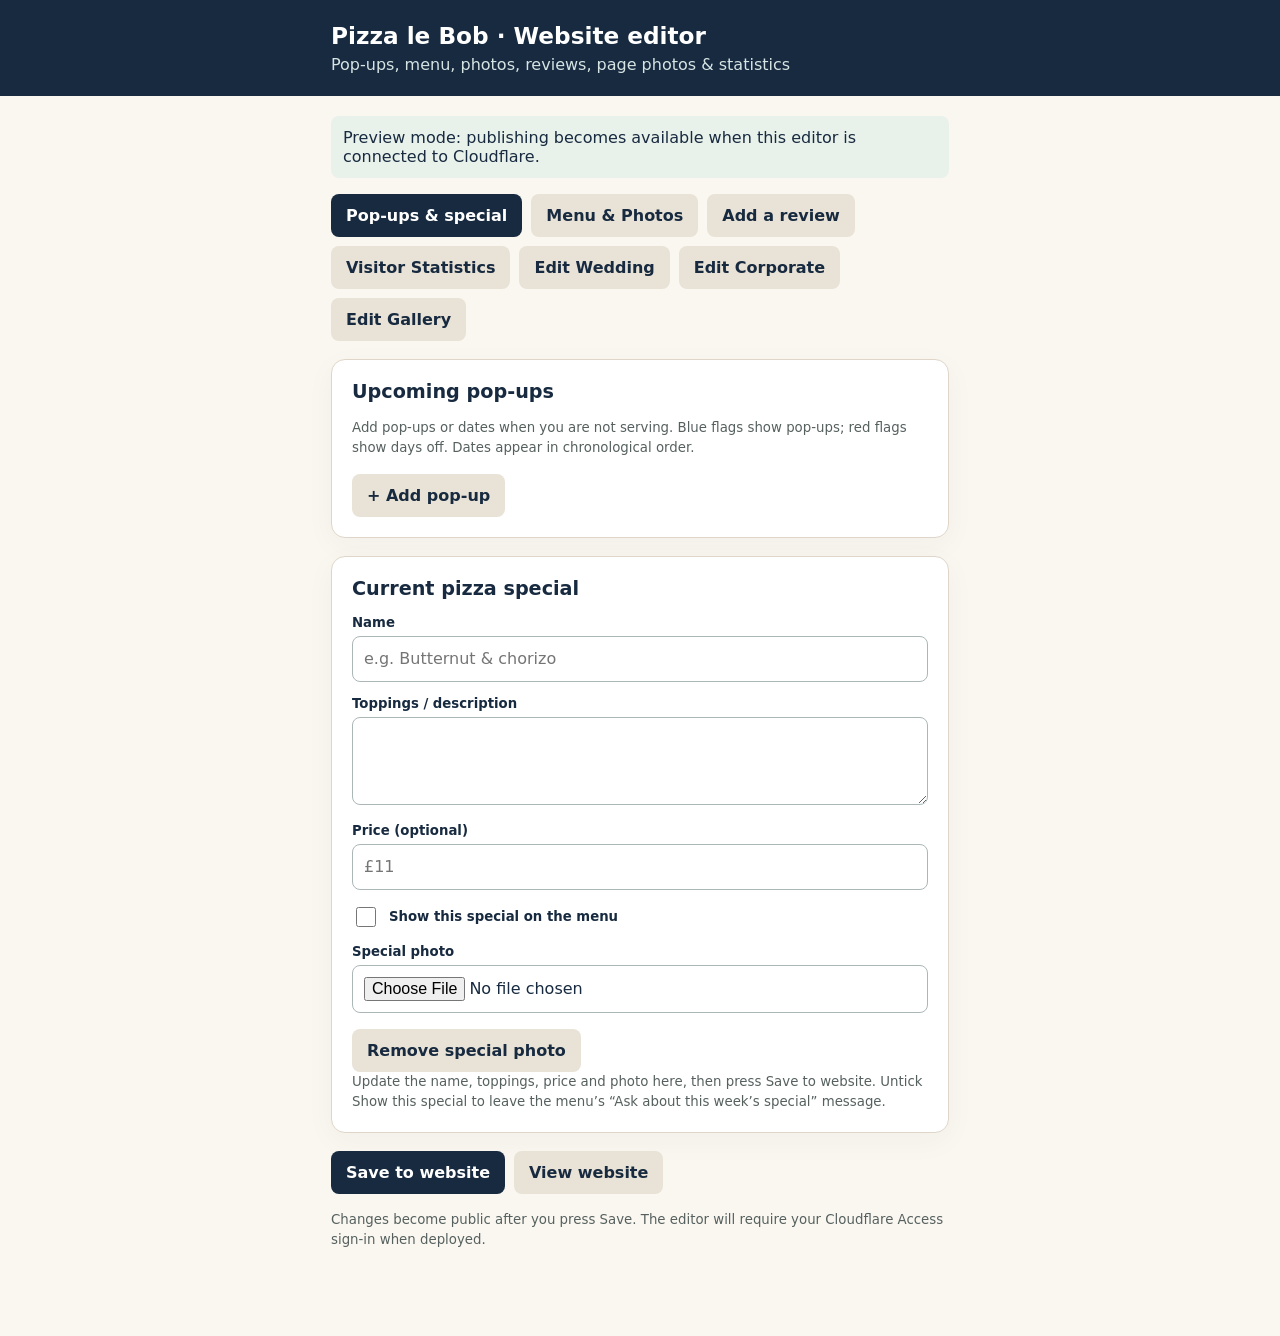
==== commit 1c36c4ac: "Restyle Pizza Menu with neon branding and framed photo preview Keep menu items and weekly special co" ====
--- a/admin/index.html
+++ b/admin/index.html
@@ -1,6 +1,6 @@
 <!doctype html><html lang="en"><head><meta charset="utf-8"><meta name="viewport" content="width=device-width,initial-scale=1"><meta name="theme-color" content="#172A3F"><title>Pizza le Bob · Website editor</title><style>
 :root{font-family:system-ui,-apple-system,sans-serif;color:#172A3F;background:#faf7f0}*{box-sizing:border-box}body{margin:0}header{background:#172A3F;color:white;padding:22px 18px}h1{font-size:1.45rem;margin:0}header p{margin:6px 0 0;color:#d7e4e4}.wrap{max-width:650px;margin:auto;padding:20px 16px 70px}section{background:white;border:1px solid #dfd6c9;border-radius:14px;padding:20px;margin:0 0 18px;box-shadow:0 8px 30px #172a3f0a}h2{font-size:1.2rem;margin:0 0 15px}label{display:block;font-weight:650;font-size:.83rem;margin:14px 0 6px}input,textarea,select{width:100%;min-height:46px;padding:11px;border:1px solid #abb7b6;border-radius:8px;font:inherit}textarea{min-height:88px}button{border:0;border-radius:8px;padding:12px 15px;font:inherit;font-weight:700;cursor:pointer}.primary{background:#172A3F;color:white}.secondary{background:#e9e2d6;color:#172A3F}.danger{background:#fff2ee;color:#8e3528}.actions{display:flex;gap:9px;flex-wrap:wrap;margin-top:16px}.row{display:grid;grid-template-columns:1fr 1fr;gap:10px}.event{padding:16px 0;border-top:1px solid #eee4d6}.event:first-child{border:0}#status{padding:12px;border-radius:8px;background:#e9f1eb;margin-bottom:16px}small{color:#56615f;line-height:1.5;display:block}a{color:#315D68}@media(max-width:420px){.row{grid-template-columns:1fr}}
-[hidden]{display:none!important}.menu-editor{border-top:1px solid #eee4d6;margin-top:18px;padding-top:14px}.menu-editor img{width:100%;max-height:240px;object-fit:contain;background:#faf7f0;border-radius:8px;margin-top:12px}.check{display:flex;align-items:center;gap:10px}.check input{width:20px;min-height:20px}nav{margin-bottom:18px}.stats-cards{display:grid;grid-template-columns:1fr 1fr;gap:12px;margin:16px 0}.stats-card{padding:14px;background:#faf7f0;border-radius:10px}.stats-card strong{display:block;font-size:1.8rem;margin-top:4px}.stats-table-wrap{overflow-x:auto}.stats-table{width:100%;border-collapse:collapse;font-size:.85rem}.stats-table th,.stats-table td{text-align:right;padding:11px 8px;border-bottom:1px solid #e4ded3}.stats-table th:first-child{text-align:left}.stats-table thead th{background:#faf7f0}.stats-legend{display:flex;gap:18px;font-size:.85rem;margin:16px 0}.stats-legend span:before{content:'';display:inline-block;width:12px;height:12px;background:#315d68;margin-right:6px}.stats-legend span+span:before{background:#be754c}#statsGraph svg{display:block;width:100%;height:auto}#statsMessage{padding:12px;border-radius:8px;background:#e9f1eb;margin:14px 0}</style></head><body><header><div class="wrap" style="padding:0 16px"><h1>Pizza le Bob · Website editor</h1><p>Pop-ups, menu, photos, reviews, page photos &amp; statistics</p></div></header><main class="wrap"><div id="status" role="status">Loading website details…</div><nav class="actions" aria-label="Editor sections"><button class="primary" id="datesTab" aria-pressed="true">Pop-ups &amp; special</button><button class="secondary" id="menuTab" aria-pressed="false">Menu &amp; Photos</button><button class="secondary" id="reviewsTab" aria-pressed="false">Add a review</button><button class="secondary" id="statsTab" aria-pressed="false">Visitor Statistics</button><button class="secondary" id="weddingTab" aria-pressed="false">Edit Wedding</button><button class="secondary" id="corporateTab" aria-pressed="false">Edit Corporate</button><button class="secondary" id="galleryTab" aria-pressed="false">Edit Gallery</button></nav><div id="datesPanel"><section><h2>Upcoming pop-ups</h2><small>Add pop-ups or dates when you are not serving. Blue flags show pop-ups; red flags show days off. Dates appear in chronological order.</small><div id="events"></div><div class="actions"><button type="button" class="secondary" id="add">+ Add pop-up</button></div></section><section><h2>Current pizza special</h2><label for="specialName">Name</label><input id="specialName" placeholder="e.g. Butternut &amp; chorizo"><label for="specialDescription">Toppings / description</label><textarea id="specialDescription"></textarea><label for="specialPrice">Price (optional)</label><input id="specialPrice" placeholder="£11"></section></div><section id="menuPanel" hidden><h2>Menu &amp; Photos</h2><small>Edit your menu below. Photos are resized automatically. Select an item’s photo to see its preview. Changes are published only when you press Save to website. The weekly special’s name, description and price are controlled in the Pop-ups &amp; special tab.</small><div id="menuItems"></div><div class="actions"><button type="button" class="secondary" id="addPizza">+ Add menu item</button></div></section><section id="reviewsPanel" hidden><h2>Add a review</h2><small>Add a customer review to the Reviews page. New reviews appear above the existing reviews. Press Save to website to publish your changes.</small><div id="reviewItems"></div><div class="actions"><button type="button" class="secondary" id="addReview">+ Add a review</button></div></section><section id="weddingPanel" hidden><h2>Edit Wedding</h2><small>Replace the photos on your wedding page or add Photo 3 below Photo 2. Photo 3 stays blank until you upload it. Each photo has its own preview and position label. JPG, PNG and WebP photos are resized automatically. Press Save to website when you are ready to publish.</small><p><a href="/#weddings" target="_blank" rel="noopener">View the wedding page</a></p><div id="weddingPhotos"></div></section><section id="corporatePanel" hidden><h2>Edit Corporate</h2><small>Replace the photos on your corporate page. Each photo has its own preview and position label. JPG, PNG and WebP photos are resized automatically. Press Save to website when you are ready to publish.</small><p><a href="/#corporate" target="_blank" rel="noopener">View the corporate page</a></p><div id="corporatePhotos"></div></section><section id="galleryPanel" hidden><h2>Edit Gallery</h2><small>Add photos to the Gallery. JPG, PNG and WebP photos are resized automatically. Press Save to website to publish.</small><p><a href="/#gallery" target="_blank" rel="noopener">View the Gallery</a></p><div id="galleryPhotos"></div><label for="galleryUpload">Add a Gallery photo</label><input id="galleryUpload" type="file" accept="image/jpeg,image/png,image/webp"><small id="galleryUploadStatus" role="status"></small></section><section id="statsPanel" hidden><h2>Visitor Statistics</h2>
+[hidden]{display:none!important}.menu-editor{border-top:1px solid #eee4d6;margin-top:18px;padding-top:14px}.menu-editor img{width:100%;max-height:240px;object-fit:contain;background:#faf7f0;border-radius:8px;margin-top:12px}.check{display:flex;align-items:center;gap:10px}.check input{width:20px;min-height:20px}nav{margin-bottom:18px}.stats-cards{display:grid;grid-template-columns:1fr 1fr;gap:12px;margin:16px 0}.stats-card{padding:14px;background:#faf7f0;border-radius:10px}.stats-card strong{display:block;font-size:1.8rem;margin-top:4px}.stats-table-wrap{overflow-x:auto}.stats-table{width:100%;border-collapse:collapse;font-size:.85rem}.stats-table th,.stats-table td{text-align:right;padding:11px 8px;border-bottom:1px solid #e4ded3}.stats-table th:first-child{text-align:left}.stats-table thead th{background:#faf7f0}.stats-legend{display:flex;gap:18px;font-size:.85rem;margin:16px 0}.stats-legend span:before{content:'';display:inline-block;width:12px;height:12px;background:#315d68;margin-right:6px}.stats-legend span+span:before{background:#be754c}#statsGraph svg{display:block;width:100%;height:auto}#statsMessage{padding:12px;border-radius:8px;background:#e9f1eb;margin:14px 0}</style></head><body><header><div class="wrap" style="padding:0 16px"><h1>Pizza le Bob · Website editor</h1><p>Pop-ups, menu, photos, reviews, page photos &amp; statistics</p></div></header><main class="wrap"><div id="status" role="status">Loading website details…</div><nav class="actions" aria-label="Editor sections"><button class="primary" id="datesTab" aria-pressed="true">Pop-ups &amp; special</button><button class="secondary" id="menuTab" aria-pressed="false">Menu &amp; Photos</button><button class="secondary" id="reviewsTab" aria-pressed="false">Add a review</button><button class="secondary" id="statsTab" aria-pressed="false">Visitor Statistics</button><button class="secondary" id="weddingTab" aria-pressed="false">Edit Wedding</button><button class="secondary" id="corporateTab" aria-pressed="false">Edit Corporate</button><button class="secondary" id="galleryTab" aria-pressed="false">Edit Gallery</button></nav><div id="datesPanel"><section><h2>Upcoming pop-ups</h2><small>Add pop-ups or dates when you are not serving. Blue flags show pop-ups; red flags show days off. Dates appear in chronological order.</small><div id="events"></div><div class="actions"><button type="button" class="secondary" id="add">+ Add pop-up</button></div></section><section><h2>Current pizza special</h2><label for="specialName">Name</label><input id="specialName" placeholder="e.g. Butternut &amp; chorizo"><label for="specialDescription">Toppings / description</label><textarea id="specialDescription"></textarea><label for="specialPrice">Price (optional)</label><input id="specialPrice" placeholder="£11"><label class="check"><input id="specialVisible" type="checkbox">Show this special on the menu</label><label for="specialPhoto">Special photo</label><input id="specialPhoto" type="file" accept="image/jpeg,image/png,image/webp"><img id="specialPhotoPreview" alt="Weekly special photo preview" hidden style="max-width:100%;max-height:260px;object-fit:contain;margin-top:12px;border-radius:8px"><div class="actions"><button type="button" class="secondary" id="removeSpecialPhoto">Remove special photo</button></div><small>Update the name, toppings, price and photo here, then press Save to website. Untick Show this special to leave the menu’s “Ask about this week’s special” message.</small></section></div><section id="menuPanel" hidden><h2>Menu &amp; Photos</h2><small>Edit your menu below. Photos are resized automatically. Select an item’s photo to see its preview. Changes are published only when you press Save to website. The weekly special’s name, description and price are controlled in the Pop-ups &amp; special tab.</small><div id="menuItems"></div><div class="actions"><button type="button" class="secondary" id="addPizza">+ Add menu item</button></div></section><section id="reviewsPanel" hidden><h2>Add a review</h2><small>Add a customer review to the Reviews page. New reviews appear above the existing reviews. Press Save to website to publish your changes.</small><div id="reviewItems"></div><div class="actions"><button type="button" class="secondary" id="addReview">+ Add a review</button></div></section><section id="weddingPanel" hidden><h2>Edit Wedding</h2><small>Replace the photos on your wedding page or add Photo 3 below Photo 2. Photo 3 stays blank until you upload it. Each photo has its own preview and position label. JPG, PNG and WebP photos are resized automatically. Press Save to website when you are ready to publish.</small><p><a href="/#weddings" target="_blank" rel="noopener">View the wedding page</a></p><div id="weddingPhotos"></div></section><section id="corporatePanel" hidden><h2>Edit Corporate</h2><small>Replace the photos on your corporate page. Each photo has its own preview and position label. JPG, PNG and WebP photos are resized automatically. Press Save to website when you are ready to publish.</small><p><a href="/#corporate" target="_blank" rel="noopener">View the corporate page</a></p><div id="corporatePhotos"></div></section><section id="galleryPanel" hidden><h2>Edit Gallery</h2><small>Add photos to the Gallery. JPG, PNG and WebP photos are resized automatically. Press Save to website to publish.</small><p><a href="/#gallery" target="_blank" rel="noopener">View the Gallery</a></p><div id="galleryPhotos"></div><label for="galleryUpload">Add a Gallery photo</label><input id="galleryUpload" type="file" accept="image/jpeg,image/png,image/webp"><small id="galleryUploadStatus" role="status"></small></section><section id="statsPanel" hidden><h2>Visitor Statistics</h2>
 <small>Private statistics for each website page. Weeks run Monday–Sunday in UK time. Counts begin with this update; earlier visits cannot be reconstructed.</small>
 <div class="actions"><button type="button" class="secondary" id="statsRefresh">Refresh statistics</button></div>
 <div id="statsMessage" role="status">Open this tab to load statistics.</div>
@@ -20,9 +20,9 @@
 </section><div class="actions" id="editorSaveActions"><button type="button" class="primary" id="save">Save to website</button><a class="secondary" style="padding:12px 15px;border-radius:8px;text-decoration:none;font-weight:700" href="/">View website</a></div><p><small>Changes become public after you press Save. The editor will require your Cloudflare Access sign-in when deployed.</small></p></main><script>
 const $=id=>document.getElementById(id), status=$('status');let events=[], menu=[], reviews=[], pagePhotos={}, galleryPhotos=[], loaded=false, uploading=0;
 function eventRow(event={},index){const div=document.createElement('div');div.className='event';div.innerHTML=`<label>Status</label><select class="event-status"><option value="serving">Serving pizza — blue flag</option><option value="not-serving">Not serving — red flag</option></select><div class="row"><div><label>Date</label><input type="date" class="date" required></div><div><label>Time</label><input type="time" class="time" required></div></div><label>Venue</label><input class="venue" required><div class="actions"><button type="button" class="danger remove">Remove date</button></div>`;div.querySelector('.event-status').value=event.status||'serving';const updateFields=()=>{const closed=div.querySelector('.event-status').value==='not-serving';for(const name of ['time','venue']){const input=div.querySelector('.'+name);input.disabled=closed;input.required=!closed}};div.querySelector('.event-status').onchange=updateFields;updateFields();div.querySelector('.date').value=event.date||'';div.querySelector('.time').value=event.time||'16:00';div.querySelector('.venue').value=event.venue||'The Gardeners Arms';div.querySelector('.remove').onclick=()=>div.remove();return div}
-function setData(data){galleryPhotos=data.galleryPhotos||[];window.dispatchEvent(new Event("galleryPhotosLoaded"));pagePhotos=data.pagePhotos||{};window.dispatchEvent(new Event("pagePhotosLoaded"));reviews=data.reviews||[];renderReviews();menu=data.menu||[];renderMenu();$('events').replaceChildren(...(data.events||[]).map(eventRow));$('specialName').value=data.special?.name||'';$('specialDescription').value=data.special?.description||'';$('specialPrice').value=data.special?.price||''}
+function setData(data){galleryPhotos=data.galleryPhotos||[];window.dispatchEvent(new Event("galleryPhotosLoaded"));pagePhotos=data.pagePhotos||{};window.dispatchEvent(new Event("pagePhotosLoaded"));reviews=data.reviews||[];renderReviews();menu=data.menu||[];renderMenu();$('events').replaceChildren(...(data.events||[]).map(eventRow));$('specialName').value=data.special?.name||'';$('specialDescription').value=data.special?.description||'';$('specialPrice').value=data.special?.price||'';syncSpecialControls()}
 function showTab(tab){
- $('editorSaveActions').hidden=tab==='stats';
+ $('editorSaveActions').hidden=tab==='stats';syncSpecialControls();
  for(const name of ['dates','menu','reviews','stats','wedding','corporate','gallery']){
   const active=name===tab;$(name+'Panel').hidden=!active;
   $(name+'Tab').className=active?'primary':'secondary';
@@ -60,6 +60,36 @@
  reviews.unshift({name:'',text:'',date:'',rating:5});renderReviews();
  $('reviewItems').firstElementChild.querySelector('input').focus();
 };
+
+function specialMenuItem(create=false){
+ let item=menu.find(item=>item.special);
+ if(!item&&create){
+  if(menu.length>=40)throw Error('Please remove a menu item before adding the special (maximum 40 items).');
+  item={name:'Le Bob Special',description:'',price:'',photo:'',hidden:true,special:true};menu.push(item);
+ }
+ return item;
+}
+function syncSpecialControls(){
+ const item=specialMenuItem(),image=$('specialPhotoPreview');
+ $('specialVisible').checked=!!item&&!item.hidden;
+ image.hidden=!item?.photo;
+ if(item?.photo)image.src=item.photo;else image.removeAttribute('src');
+ $('removeSpecialPhoto').disabled=!item?.photo;
+}
+$('specialVisible').onchange=()=>{
+ try{specialMenuItem(true).hidden=!$('specialVisible').checked;renderMenu();}
+ catch(e){status.textContent=e.message;}
+ syncSpecialControls();
+};
+$('specialPhoto').onchange=async()=>{
+ const file=$('specialPhoto');if(!file.files[0])return;
+ uploading++;file.disabled=true;status.textContent='Resizing special photo…';
+ try{const photo=await resizePhoto(file.files[0]);specialMenuItem(true).photo=photo;renderMenu();syncSpecialControls();status.textContent='Special photo ready. Press Save to website to publish.';}
+ catch(e){status.textContent=e.message;}
+ finally{uploading--;file.disabled=false;file.value='';}
+};
+$('removeSpecialPhoto').onclick=()=>{const item=specialMenuItem();if(item)item.photo='';renderMenu();syncSpecialControls();status.textContent='Special photo removed from your draft. Press Save to website to publish.';};
+
 function renderMenu(){
  $('menuItems').replaceChildren(...menu.map((item,index)=>{
   const row=document.createElement('div');row.className='menu-editor';
@@ -69,16 +99,16 @@
    input.oninput=()=>{item[field]=input.value;if(field==='name')title.textContent=input.value||'New item';};row.append(lab,input);
   }
   if(item.special){const note=document.createElement('small');note.textContent='Weekly special: edit its details in the other tab. You can change its photo here.';row.append(note);}
-  const toggle=document.createElement('label');toggle.className='check';const check=document.createElement('input');check.type='checkbox';check.checked=item.hidden;check.onchange=()=>item.hidden=check.checked;toggle.append(check,document.createTextNode('Hide from the public menu'));row.append(toggle);
+  const toggle=document.createElement('label');toggle.className='check';const check=document.createElement('input');check.type='checkbox';check.checked=item.hidden;check.onchange=()=>{item.hidden=check.checked;if(item.special)syncSpecialControls();};toggle.append(check,document.createTextNode('Hide from the public menu'));row.append(toggle);
   const img=document.createElement('img');img.alt='Preview of '+item.name;img.hidden=!item.photo;if(item.photo)img.src=item.photo;row.append(img);
   const lab=document.createElement('label');lab.htmlFor='photo-'+index;lab.textContent='Upload / replace photo';const file=document.createElement('input');file.id=lab.htmlFor;file.type='file';file.accept='image/jpeg,image/png,image/webp';
-  file.onchange=async()=>{if(!file.files[0])return;uploading++;file.disabled=true;status.textContent='Resizing photo…';try{item.photo=await resizePhoto(file.files[0]);img.src=item.photo;img.hidden=false;status.textContent='Photo ready. Press Save to website to publish.';}catch(e){status.textContent=e.message;}finally{uploading--;file.disabled=false;file.value='';}};row.append(lab,file);
+  file.onchange=async()=>{if(!file.files[0])return;uploading++;file.disabled=true;status.textContent='Resizing photo…';try{item.photo=await resizePhoto(file.files[0]);img.src=item.photo;img.hidden=false;if(item.special)syncSpecialControls();status.textContent='Photo ready. Press Save to website to publish.';}catch(e){status.textContent=e.message;}finally{uploading--;file.disabled=false;file.value='';}};row.append(lab,file);
   const actions=document.createElement('div');actions.className='actions';
   function button(label,fn,disabled=false){const b=document.createElement('button');b.type='button';b.className='secondary';b.textContent=label;b.disabled=disabled;b.onclick=fn;actions.append(b);}
-  button('Remove photo',()=>{item.photo='';img.removeAttribute('src');img.hidden=true;});
+  button('Remove photo',()=>{item.photo='';img.removeAttribute('src');img.hidden=true;if(item.special)syncSpecialControls();});
   button('Move up',()=>{[menu[index-1],menu[index]]=[menu[index],menu[index-1]];renderMenu();},index===0);
   button('Move down',()=>{[menu[index+1],menu[index]]=[menu[index],menu[index+1]];renderMenu();},index===menu.length-1);
-  button('Remove item',()=>{menu.splice(index,1);renderMenu();});row.append(actions);return row;
+  button('Remove item',()=>{menu.splice(index,1);renderMenu();syncSpecialControls();});row.append(actions);return row;
  }));
 }
 async function resizePhoto(file){
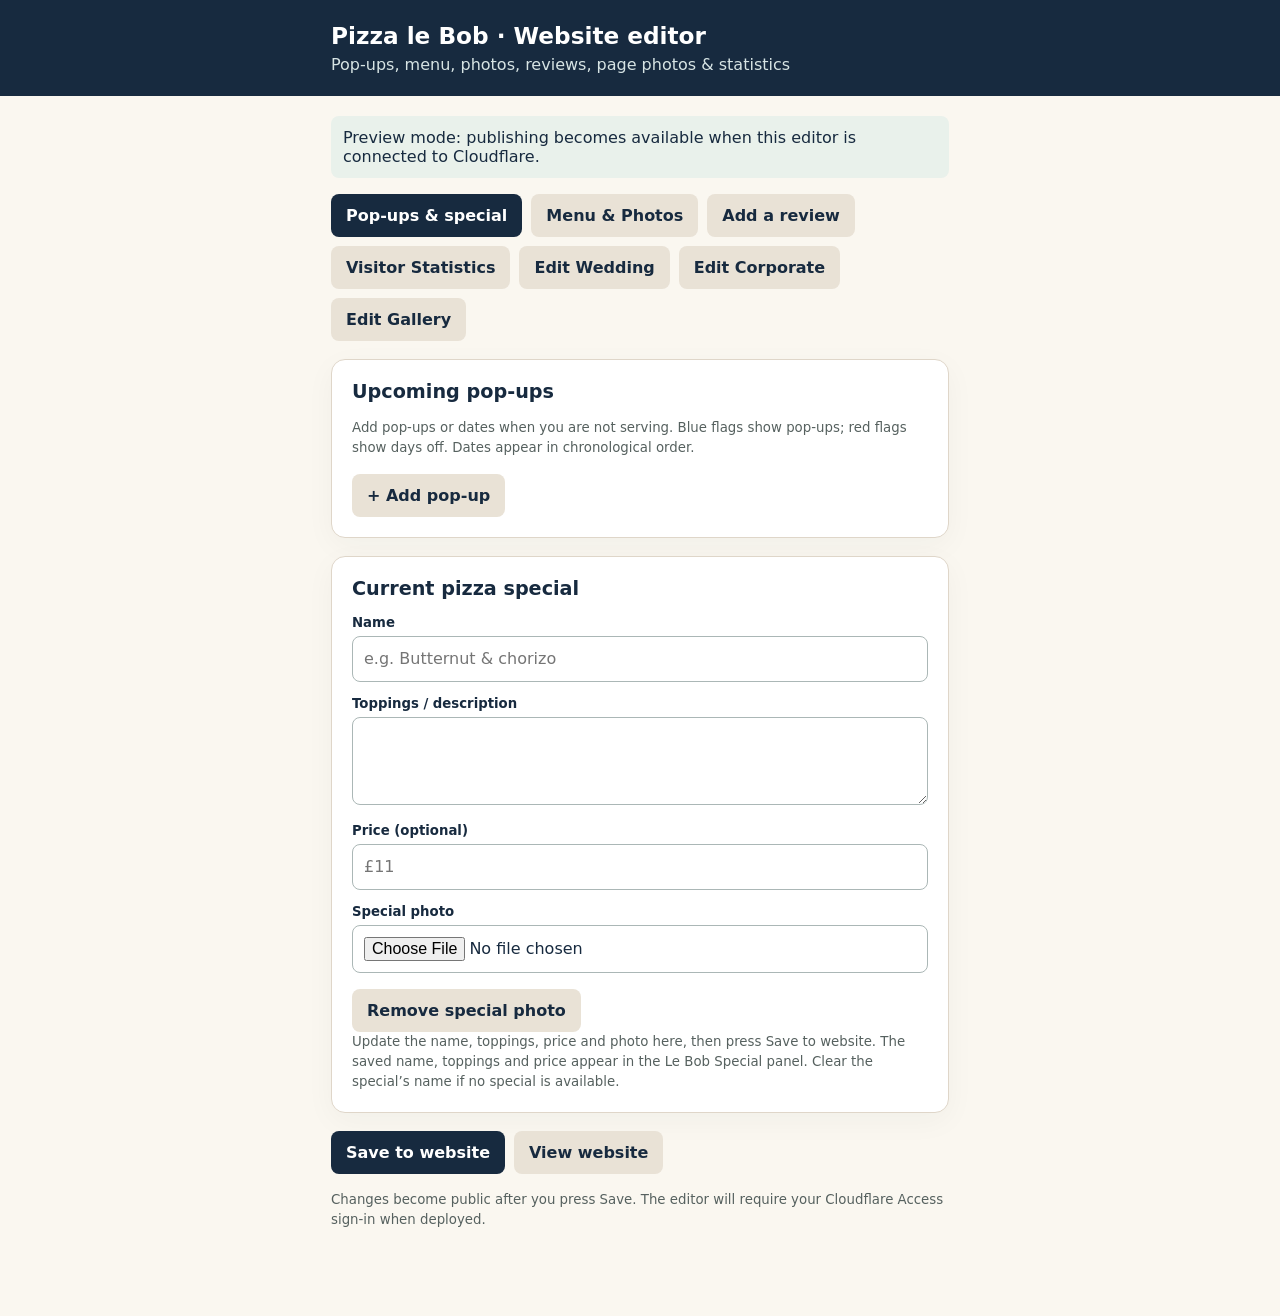
==== commit 71f7740a: "Populate special panel directly from current editor details Show the saved special name, toppings an" ====
--- a/admin/index.html
+++ b/admin/index.html
@@ -1,6 +1,6 @@
 <!doctype html><html lang="en"><head><meta charset="utf-8"><meta name="viewport" content="width=device-width,initial-scale=1"><meta name="theme-color" content="#172A3F"><title>Pizza le Bob · Website editor</title><style>
 :root{font-family:system-ui,-apple-system,sans-serif;color:#172A3F;background:#faf7f0}*{box-sizing:border-box}body{margin:0}header{background:#172A3F;color:white;padding:22px 18px}h1{font-size:1.45rem;margin:0}header p{margin:6px 0 0;color:#d7e4e4}.wrap{max-width:650px;margin:auto;padding:20px 16px 70px}section{background:white;border:1px solid #dfd6c9;border-radius:14px;padding:20px;margin:0 0 18px;box-shadow:0 8px 30px #172a3f0a}h2{font-size:1.2rem;margin:0 0 15px}label{display:block;font-weight:650;font-size:.83rem;margin:14px 0 6px}input,textarea,select{width:100%;min-height:46px;padding:11px;border:1px solid #abb7b6;border-radius:8px;font:inherit}textarea{min-height:88px}button{border:0;border-radius:8px;padding:12px 15px;font:inherit;font-weight:700;cursor:pointer}.primary{background:#172A3F;color:white}.secondary{background:#e9e2d6;color:#172A3F}.danger{background:#fff2ee;color:#8e3528}.actions{display:flex;gap:9px;flex-wrap:wrap;margin-top:16px}.row{display:grid;grid-template-columns:1fr 1fr;gap:10px}.event{padding:16px 0;border-top:1px solid #eee4d6}.event:first-child{border:0}#status{padding:12px;border-radius:8px;background:#e9f1eb;margin-bottom:16px}small{color:#56615f;line-height:1.5;display:block}a{color:#315D68}@media(max-width:420px){.row{grid-template-columns:1fr}}
-[hidden]{display:none!important}.menu-editor{border-top:1px solid #eee4d6;margin-top:18px;padding-top:14px}.menu-editor img{width:100%;max-height:240px;object-fit:contain;background:#faf7f0;border-radius:8px;margin-top:12px}.check{display:flex;align-items:center;gap:10px}.check input{width:20px;min-height:20px}nav{margin-bottom:18px}.stats-cards{display:grid;grid-template-columns:1fr 1fr;gap:12px;margin:16px 0}.stats-card{padding:14px;background:#faf7f0;border-radius:10px}.stats-card strong{display:block;font-size:1.8rem;margin-top:4px}.stats-table-wrap{overflow-x:auto}.stats-table{width:100%;border-collapse:collapse;font-size:.85rem}.stats-table th,.stats-table td{text-align:right;padding:11px 8px;border-bottom:1px solid #e4ded3}.stats-table th:first-child{text-align:left}.stats-table thead th{background:#faf7f0}.stats-legend{display:flex;gap:18px;font-size:.85rem;margin:16px 0}.stats-legend span:before{content:'';display:inline-block;width:12px;height:12px;background:#315d68;margin-right:6px}.stats-legend span+span:before{background:#be754c}#statsGraph svg{display:block;width:100%;height:auto}#statsMessage{padding:12px;border-radius:8px;background:#e9f1eb;margin:14px 0}</style></head><body><header><div class="wrap" style="padding:0 16px"><h1>Pizza le Bob · Website editor</h1><p>Pop-ups, menu, photos, reviews, page photos &amp; statistics</p></div></header><main class="wrap"><div id="status" role="status">Loading website details…</div><nav class="actions" aria-label="Editor sections"><button class="primary" id="datesTab" aria-pressed="true">Pop-ups &amp; special</button><button class="secondary" id="menuTab" aria-pressed="false">Menu &amp; Photos</button><button class="secondary" id="reviewsTab" aria-pressed="false">Add a review</button><button class="secondary" id="statsTab" aria-pressed="false">Visitor Statistics</button><button class="secondary" id="weddingTab" aria-pressed="false">Edit Wedding</button><button class="secondary" id="corporateTab" aria-pressed="false">Edit Corporate</button><button class="secondary" id="galleryTab" aria-pressed="false">Edit Gallery</button></nav><div id="datesPanel"><section><h2>Upcoming pop-ups</h2><small>Add pop-ups or dates when you are not serving. Blue flags show pop-ups; red flags show days off. Dates appear in chronological order.</small><div id="events"></div><div class="actions"><button type="button" class="secondary" id="add">+ Add pop-up</button></div></section><section><h2>Current pizza special</h2><label for="specialName">Name</label><input id="specialName" placeholder="e.g. Butternut &amp; chorizo"><label for="specialDescription">Toppings / description</label><textarea id="specialDescription"></textarea><label for="specialPrice">Price (optional)</label><input id="specialPrice" placeholder="£11"><label class="check"><input id="specialVisible" type="checkbox">Show this special on the menu</label><label for="specialPhoto">Special photo</label><input id="specialPhoto" type="file" accept="image/jpeg,image/png,image/webp"><img id="specialPhotoPreview" alt="Weekly special photo preview" hidden style="max-width:100%;max-height:260px;object-fit:contain;margin-top:12px;border-radius:8px"><div class="actions"><button type="button" class="secondary" id="removeSpecialPhoto">Remove special photo</button></div><small>Update the name, toppings, price and photo here, then press Save to website. Untick Show this special to leave the menu’s “Ask about this week’s special” message.</small></section></div><section id="menuPanel" hidden><h2>Menu &amp; Photos</h2><small>Edit your menu below. Photos are resized automatically. Select an item’s photo to see its preview. Changes are published only when you press Save to website. The weekly special’s name, description and price are controlled in the Pop-ups &amp; special tab.</small><div id="menuItems"></div><div class="actions"><button type="button" class="secondary" id="addPizza">+ Add menu item</button></div></section><section id="reviewsPanel" hidden><h2>Add a review</h2><small>Add a customer review to the Reviews page. New reviews appear above the existing reviews. Press Save to website to publish your changes.</small><div id="reviewItems"></div><div class="actions"><button type="button" class="secondary" id="addReview">+ Add a review</button></div></section><section id="weddingPanel" hidden><h2>Edit Wedding</h2><small>Replace the photos on your wedding page or add Photo 3 below Photo 2. Photo 3 stays blank until you upload it. Each photo has its own preview and position label. JPG, PNG and WebP photos are resized automatically. Press Save to website when you are ready to publish.</small><p><a href="/#weddings" target="_blank" rel="noopener">View the wedding page</a></p><div id="weddingPhotos"></div></section><section id="corporatePanel" hidden><h2>Edit Corporate</h2><small>Replace the photos on your corporate page. Each photo has its own preview and position label. JPG, PNG and WebP photos are resized automatically. Press Save to website when you are ready to publish.</small><p><a href="/#corporate" target="_blank" rel="noopener">View the corporate page</a></p><div id="corporatePhotos"></div></section><section id="galleryPanel" hidden><h2>Edit Gallery</h2><small>Add photos to the Gallery. JPG, PNG and WebP photos are resized automatically. Press Save to website to publish.</small><p><a href="/#gallery" target="_blank" rel="noopener">View the Gallery</a></p><div id="galleryPhotos"></div><label for="galleryUpload">Add a Gallery photo</label><input id="galleryUpload" type="file" accept="image/jpeg,image/png,image/webp"><small id="galleryUploadStatus" role="status"></small></section><section id="statsPanel" hidden><h2>Visitor Statistics</h2>
+[hidden]{display:none!important}.menu-editor{border-top:1px solid #eee4d6;margin-top:18px;padding-top:14px}.menu-editor img{width:100%;max-height:240px;object-fit:contain;background:#faf7f0;border-radius:8px;margin-top:12px}.check{display:flex;align-items:center;gap:10px}.check input{width:20px;min-height:20px}nav{margin-bottom:18px}.stats-cards{display:grid;grid-template-columns:1fr 1fr;gap:12px;margin:16px 0}.stats-card{padding:14px;background:#faf7f0;border-radius:10px}.stats-card strong{display:block;font-size:1.8rem;margin-top:4px}.stats-table-wrap{overflow-x:auto}.stats-table{width:100%;border-collapse:collapse;font-size:.85rem}.stats-table th,.stats-table td{text-align:right;padding:11px 8px;border-bottom:1px solid #e4ded3}.stats-table th:first-child{text-align:left}.stats-table thead th{background:#faf7f0}.stats-legend{display:flex;gap:18px;font-size:.85rem;margin:16px 0}.stats-legend span:before{content:'';display:inline-block;width:12px;height:12px;background:#315d68;margin-right:6px}.stats-legend span+span:before{background:#be754c}#statsGraph svg{display:block;width:100%;height:auto}#statsMessage{padding:12px;border-radius:8px;background:#e9f1eb;margin:14px 0}</style></head><body><header><div class="wrap" style="padding:0 16px"><h1>Pizza le Bob · Website editor</h1><p>Pop-ups, menu, photos, reviews, page photos &amp; statistics</p></div></header><main class="wrap"><div id="status" role="status">Loading website details…</div><nav class="actions" aria-label="Editor sections"><button class="primary" id="datesTab" aria-pressed="true">Pop-ups &amp; special</button><button class="secondary" id="menuTab" aria-pressed="false">Menu &amp; Photos</button><button class="secondary" id="reviewsTab" aria-pressed="false">Add a review</button><button class="secondary" id="statsTab" aria-pressed="false">Visitor Statistics</button><button class="secondary" id="weddingTab" aria-pressed="false">Edit Wedding</button><button class="secondary" id="corporateTab" aria-pressed="false">Edit Corporate</button><button class="secondary" id="galleryTab" aria-pressed="false">Edit Gallery</button></nav><div id="datesPanel"><section><h2>Upcoming pop-ups</h2><small>Add pop-ups or dates when you are not serving. Blue flags show pop-ups; red flags show days off. Dates appear in chronological order.</small><div id="events"></div><div class="actions"><button type="button" class="secondary" id="add">+ Add pop-up</button></div></section><section><h2>Current pizza special</h2><label for="specialName">Name</label><input id="specialName" placeholder="e.g. Butternut &amp; chorizo"><label for="specialDescription">Toppings / description</label><textarea id="specialDescription"></textarea><label for="specialPrice">Price (optional)</label><input id="specialPrice" placeholder="£11"><label for="specialPhoto">Special photo</label><input id="specialPhoto" type="file" accept="image/jpeg,image/png,image/webp"><img id="specialPhotoPreview" alt="Weekly special photo preview" hidden style="max-width:100%;max-height:260px;object-fit:contain;margin-top:12px;border-radius:8px"><div class="actions"><button type="button" class="secondary" id="removeSpecialPhoto">Remove special photo</button></div><small>Update the name, toppings, price and photo here, then press Save to website. The saved name, toppings and price appear in the Le Bob Special panel. Clear the special’s name if no special is available.</small></section></div><section id="menuPanel" hidden><h2>Menu &amp; Photos</h2><small>Edit your menu below. Photos are resized automatically. Select an item’s photo to see its preview. Changes are published only when you press Save to website. You can edit the weekly special here or in Pop-ups &amp; special; both tabs stay in sync.</small><div id="menuItems"></div><div class="actions"><button type="button" class="secondary" id="addPizza">+ Add menu item</button></div></section><section id="reviewsPanel" hidden><h2>Add a review</h2><small>Add a customer review to the Reviews page. New reviews appear above the existing reviews. Press Save to website to publish your changes.</small><div id="reviewItems"></div><div class="actions"><button type="button" class="secondary" id="addReview">+ Add a review</button></div></section><section id="weddingPanel" hidden><h2>Edit Wedding</h2><small>Replace the photos on your wedding page or add Photo 3 below Photo 2. Photo 3 stays blank until you upload it. Each photo has its own preview and position label. JPG, PNG and WebP photos are resized automatically. Press Save to website when you are ready to publish.</small><p><a href="/#weddings" target="_blank" rel="noopener">View the wedding page</a></p><div id="weddingPhotos"></div></section><section id="corporatePanel" hidden><h2>Edit Corporate</h2><small>Replace the photos on your corporate page. Each photo has its own preview and position label. JPG, PNG and WebP photos are resized automatically. Press Save to website when you are ready to publish.</small><p><a href="/#corporate" target="_blank" rel="noopener">View the corporate page</a></p><div id="corporatePhotos"></div></section><section id="galleryPanel" hidden><h2>Edit Gallery</h2><small>Add photos to the Gallery. JPG, PNG and WebP photos are resized automatically. Press Save to website to publish.</small><p><a href="/#gallery" target="_blank" rel="noopener">View the Gallery</a></p><div id="galleryPhotos"></div><label for="galleryUpload">Add a Gallery photo</label><input id="galleryUpload" type="file" accept="image/jpeg,image/png,image/webp"><small id="galleryUploadStatus" role="status"></small></section><section id="statsPanel" hidden><h2>Visitor Statistics</h2>
 <small>Private statistics for each website page. Weeks run Monday–Sunday in UK time. Counts begin with this update; earlier visits cannot be reconstructed.</small>
 <div class="actions"><button type="button" class="secondary" id="statsRefresh">Refresh statistics</button></div>
 <div id="statsMessage" role="status">Open this tab to load statistics.</div>
@@ -20,7 +20,7 @@
 </section><div class="actions" id="editorSaveActions"><button type="button" class="primary" id="save">Save to website</button><a class="secondary" style="padding:12px 15px;border-radius:8px;text-decoration:none;font-weight:700" href="/">View website</a></div><p><small>Changes become public after you press Save. The editor will require your Cloudflare Access sign-in when deployed.</small></p></main><script>
 const $=id=>document.getElementById(id), status=$('status');let events=[], menu=[], reviews=[], pagePhotos={}, galleryPhotos=[], loaded=false, uploading=0;
 function eventRow(event={},index){const div=document.createElement('div');div.className='event';div.innerHTML=`<label>Status</label><select class="event-status"><option value="serving">Serving pizza — blue flag</option><option value="not-serving">Not serving — red flag</option></select><div class="row"><div><label>Date</label><input type="date" class="date" required></div><div><label>Time</label><input type="time" class="time" required></div></div><label>Venue</label><input class="venue" required><div class="actions"><button type="button" class="danger remove">Remove date</button></div>`;div.querySelector('.event-status').value=event.status||'serving';const updateFields=()=>{const closed=div.querySelector('.event-status').value==='not-serving';for(const name of ['time','venue']){const input=div.querySelector('.'+name);input.disabled=closed;input.required=!closed}};div.querySelector('.event-status').onchange=updateFields;updateFields();div.querySelector('.date').value=event.date||'';div.querySelector('.time').value=event.time||'16:00';div.querySelector('.venue').value=event.venue||'The Gardeners Arms';div.querySelector('.remove').onclick=()=>div.remove();return div}
-function setData(data){galleryPhotos=data.galleryPhotos||[];window.dispatchEvent(new Event("galleryPhotosLoaded"));pagePhotos=data.pagePhotos||{};window.dispatchEvent(new Event("pagePhotosLoaded"));reviews=data.reviews||[];renderReviews();menu=data.menu||[];renderMenu();$('events').replaceChildren(...(data.events||[]).map(eventRow));$('specialName').value=data.special?.name||'';$('specialDescription').value=data.special?.description||'';$('specialPrice').value=data.special?.price||'';syncSpecialControls()}
+function setData(data){galleryPhotos=data.galleryPhotos||[];window.dispatchEvent(new Event("galleryPhotosLoaded"));pagePhotos=data.pagePhotos||{};window.dispatchEvent(new Event("pagePhotosLoaded"));reviews=data.reviews||[];renderReviews();menu=data.menu||[];$('events').replaceChildren(...(data.events||[]).map(eventRow));$('specialName').value=data.special?.name||'';$('specialDescription').value=data.special?.description||'';$('specialPrice').value=data.special?.price||'';renderMenu();syncSpecialControls()}
 function showTab(tab){
  $('editorSaveActions').hidden=tab==='stats';syncSpecialControls();
  for(const name of ['dates','menu','reviews','stats','wedding','corporate','gallery']){
@@ -65,22 +65,16 @@
  let item=menu.find(item=>item.special);
  if(!item&&create){
   if(menu.length>=40)throw Error('Please remove a menu item before adding the special (maximum 40 items).');
-  item={name:'Le Bob Special',description:'',price:'',photo:'',hidden:true,special:true};menu.push(item);
+  item={name:$('specialName').value.trim()||'Le Bob Special',description:$('specialDescription').value,price:$('specialPrice').value,photo:'',hidden:true,special:true};menu.push(item);
  }
  return item;
 }
 function syncSpecialControls(){
  const item=specialMenuItem(),image=$('specialPhotoPreview');
- $('specialVisible').checked=!!item&&!item.hidden;
  image.hidden=!item?.photo;
  if(item?.photo)image.src=item.photo;else image.removeAttribute('src');
  $('removeSpecialPhoto').disabled=!item?.photo;
 }
-$('specialVisible').onchange=()=>{
- try{specialMenuItem(true).hidden=!$('specialVisible').checked;renderMenu();}
- catch(e){status.textContent=e.message;}
- syncSpecialControls();
-};
 $('specialPhoto').onchange=async()=>{
  const file=$('specialPhoto');if(!file.files[0])return;
  uploading++;file.disabled=true;status.textContent='Resizing special photo…';
@@ -90,16 +84,28 @@
 };
 $('removeSpecialPhoto').onclick=()=>{const item=specialMenuItem();if(item)item.photo='';renderMenu();syncSpecialControls();status.textContent='Special photo removed from your draft. Press Save to website to publish.';};
 
+
+// Either editor tab edits the same special; never disable its menu fields.
+for(const [field,id,max] of [['name','specialName',100],['description','specialDescription',300],['price','specialPrice',30]]){
+ $(id).maxLength=max;
+ $(id).addEventListener('input',()=>{
+  const item=specialMenuItem();if(!item)return;
+  item[field]=field==='name'?($(id).value.trim()||'Le Bob Special'):$(id).value;
+  const index=menu.indexOf(item),input=$('pizza-'+index+'-'+field);
+  if(input){input.value=$(id).value;if(field==='name')input.closest('.menu-editor').querySelector('h3').textContent=item.name;}
+ });
+}
+
 function renderMenu(){
  $('menuItems').replaceChildren(...menu.map((item,index)=>{
   const row=document.createElement('div');row.className='menu-editor';
-  const title=document.createElement('h3');title.textContent=item.name||'New item';row.append(title);
+  const title=document.createElement('h3');title.textContent=(item.special?$('specialName').value:item.name)||'Le Bob Special';if(!item.special)title.textContent=item.name||'New item';row.append(title);
   for(const [field,label] of [['name','Name'],['description','Toppings / description'],['price','Price']]){
-   const id='pizza-'+index+'-'+field;const lab=document.createElement('label');lab.htmlFor=id;lab.textContent=label;const input=document.createElement(field==='description'?'textarea':'input');input.id=id;input.value=item[field];input.maxLength={name:100,description:500,price:30}[field];input.disabled=item.special;
-   input.oninput=()=>{item[field]=input.value;if(field==='name')title.textContent=input.value||'New item';};row.append(lab,input);
+   const id='pizza-'+index+'-'+field;const lab=document.createElement('label');lab.htmlFor=id;lab.textContent=label;const input=document.createElement(field==='description'?'textarea':'input');input.id=id;input.value=item.special?$('special'+field[0].toUpperCase()+field.slice(1)).value:item[field];input.maxLength={name:100,description:item.special?300:500,price:30}[field];
+   input.oninput=()=>{item[field]=(item.special&&field==='name')?(input.value.trim()||'Le Bob Special'):input.value;if(item.special)$('special'+field[0].toUpperCase()+field.slice(1)).value=input.value;if(field==='name')title.textContent=input.value||(item.special?'Le Bob Special':'New item');};row.append(lab,input);
   }
-  if(item.special){const note=document.createElement('small');note.textContent='Weekly special: edit its details in the other tab. You can change its photo here.';row.append(note);}
-  const toggle=document.createElement('label');toggle.className='check';const check=document.createElement('input');check.type='checkbox';check.checked=item.hidden;check.onchange=()=>{item.hidden=check.checked;if(item.special)syncSpecialControls();};toggle.append(check,document.createTextNode('Hide from the public menu'));row.append(toggle);
+  if(item.special){const note=document.createElement('small');note.textContent='Weekly special: these fields stay in sync with Pop-ups & special. Press Save to website to publish.';row.append(note);}
+  if(!item.special){const toggle=document.createElement('label');toggle.className='check';const check=document.createElement('input');check.type='checkbox';check.checked=item.hidden;check.onchange=()=>{item.hidden=check.checked;};toggle.append(check,document.createTextNode('Hide from the public menu'));row.append(toggle);}
   const img=document.createElement('img');img.alt='Preview of '+item.name;img.hidden=!item.photo;if(item.photo)img.src=item.photo;row.append(img);
   const lab=document.createElement('label');lab.htmlFor='photo-'+index;lab.textContent='Upload / replace photo';const file=document.createElement('input');file.id=lab.htmlFor;file.type='file';file.accept='image/jpeg,image/png,image/webp';
   file.onchange=async()=>{if(!file.files[0])return;uploading++;file.disabled=true;status.textContent='Resizing photo…';try{item.photo=await resizePhoto(file.files[0]);img.src=item.photo;img.hidden=false;if(item.special)syncSpecialControls();status.textContent='Photo ready. Press Save to website to publish.';}catch(e){status.textContent=e.message;}finally{uploading--;file.disabled=false;file.value='';}};row.append(lab,file);
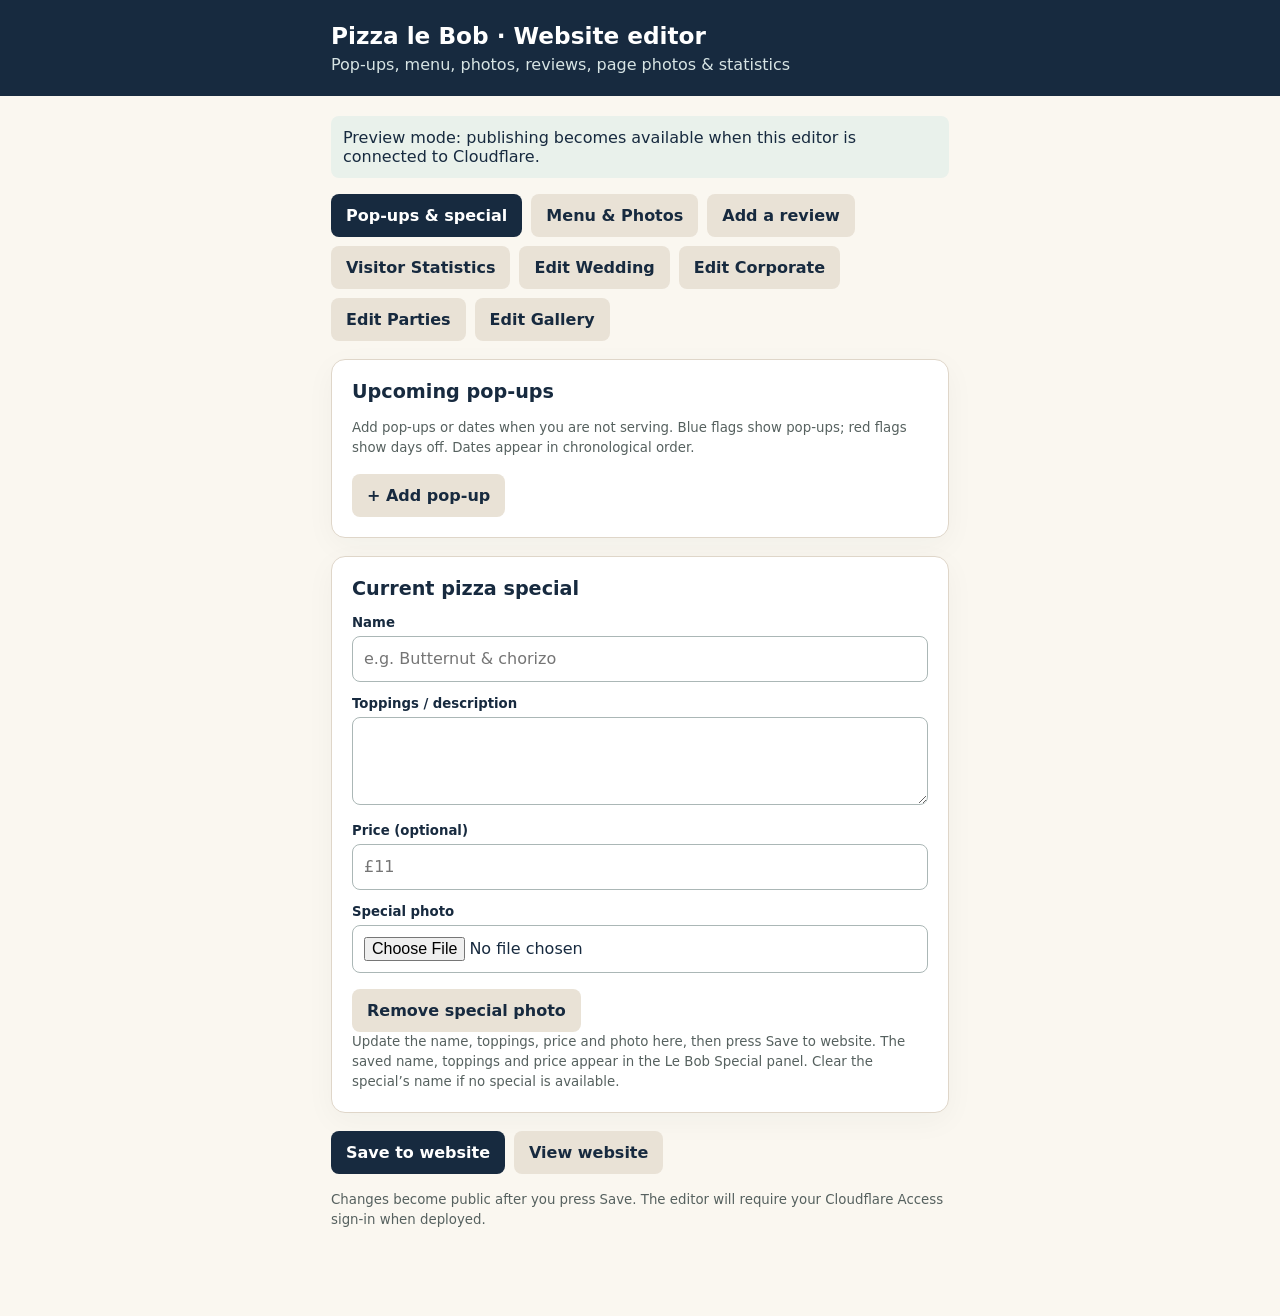
==== commit 150639d6: "Add approved Leeds parties page with three editable photo slots and supplied trailer photo" ====
--- a/admin/index.html
+++ b/admin/index.html
@@ -1,21 +1,21 @@
 <!doctype html><html lang="en"><head><meta charset="utf-8"><meta name="viewport" content="width=device-width,initial-scale=1"><meta name="theme-color" content="#172A3F"><title>Pizza le Bob · Website editor</title><style>
 :root{font-family:system-ui,-apple-system,sans-serif;color:#172A3F;background:#faf7f0}*{box-sizing:border-box}body{margin:0}header{background:#172A3F;color:white;padding:22px 18px}h1{font-size:1.45rem;margin:0}header p{margin:6px 0 0;color:#d7e4e4}.wrap{max-width:650px;margin:auto;padding:20px 16px 70px}section{background:white;border:1px solid #dfd6c9;border-radius:14px;padding:20px;margin:0 0 18px;box-shadow:0 8px 30px #172a3f0a}h2{font-size:1.2rem;margin:0 0 15px}label{display:block;font-weight:650;font-size:.83rem;margin:14px 0 6px}input,textarea,select{width:100%;min-height:46px;padding:11px;border:1px solid #abb7b6;border-radius:8px;font:inherit}textarea{min-height:88px}button{border:0;border-radius:8px;padding:12px 15px;font:inherit;font-weight:700;cursor:pointer}.primary{background:#172A3F;color:white}.secondary{background:#e9e2d6;color:#172A3F}.danger{background:#fff2ee;color:#8e3528}.actions{display:flex;gap:9px;flex-wrap:wrap;margin-top:16px}.row{display:grid;grid-template-columns:1fr 1fr;gap:10px}.event{padding:16px 0;border-top:1px solid #eee4d6}.event:first-child{border:0}#status{padding:12px;border-radius:8px;background:#e9f1eb;margin-bottom:16px}small{color:#56615f;line-height:1.5;display:block}a{color:#315D68}@media(max-width:420px){.row{grid-template-columns:1fr}}
-[hidden]{display:none!important}.menu-editor{border-top:1px solid #eee4d6;margin-top:18px;padding-top:14px}.menu-editor img{width:100%;max-height:240px;object-fit:contain;background:#faf7f0;border-radius:8px;margin-top:12px}.check{display:flex;align-items:center;gap:10px}.check input{width:20px;min-height:20px}nav{margin-bottom:18px}.stats-cards{display:grid;grid-template-columns:1fr 1fr;gap:12px;margin:16px 0}.stats-card{padding:14px;background:#faf7f0;border-radius:10px}.stats-card strong{display:block;font-size:1.8rem;margin-top:4px}.stats-table-wrap{overflow-x:auto}.stats-table{width:100%;border-collapse:collapse;font-size:.85rem}.stats-table th,.stats-table td{text-align:right;padding:11px 8px;border-bottom:1px solid #e4ded3}.stats-table th:first-child{text-align:left}.stats-table thead th{background:#faf7f0}.stats-legend{display:flex;gap:18px;font-size:.85rem;margin:16px 0}.stats-legend span:before{content:'';display:inline-block;width:12px;height:12px;background:#315d68;margin-right:6px}.stats-legend span+span:before{background:#be754c}#statsGraph svg{display:block;width:100%;height:auto}#statsMessage{padding:12px;border-radius:8px;background:#e9f1eb;margin:14px 0}</style></head><body><header><div class="wrap" style="padding:0 16px"><h1>Pizza le Bob · Website editor</h1><p>Pop-ups, menu, photos, reviews, page photos &amp; statistics</p></div></header><main class="wrap"><div id="status" role="status">Loading website details…</div><nav class="actions" aria-label="Editor sections"><button class="primary" id="datesTab" aria-pressed="true">Pop-ups &amp; special</button><button class="secondary" id="menuTab" aria-pressed="false">Menu &amp; Photos</button><button class="secondary" id="reviewsTab" aria-pressed="false">Add a review</button><button class="secondary" id="statsTab" aria-pressed="false">Visitor Statistics</button><button class="secondary" id="weddingTab" aria-pressed="false">Edit Wedding</button><button class="secondary" id="corporateTab" aria-pressed="false">Edit Corporate</button><button class="secondary" id="galleryTab" aria-pressed="false">Edit Gallery</button></nav><div id="datesPanel"><section><h2>Upcoming pop-ups</h2><small>Add pop-ups or dates when you are not serving. Blue flags show pop-ups; red flags show days off. Dates appear in chronological order.</small><div id="events"></div><div class="actions"><button type="button" class="secondary" id="add">+ Add pop-up</button></div></section><section><h2>Current pizza special</h2><label for="specialName">Name</label><input id="specialName" placeholder="e.g. Butternut &amp; chorizo"><label for="specialDescription">Toppings / description</label><textarea id="specialDescription"></textarea><label for="specialPrice">Price (optional)</label><input id="specialPrice" placeholder="£11"><label for="specialPhoto">Special photo</label><input id="specialPhoto" type="file" accept="image/jpeg,image/png,image/webp"><img id="specialPhotoPreview" alt="Weekly special photo preview" hidden style="max-width:100%;max-height:260px;object-fit:contain;margin-top:12px;border-radius:8px"><div class="actions"><button type="button" class="secondary" id="removeSpecialPhoto">Remove special photo</button></div><small>Update the name, toppings, price and photo here, then press Save to website. The saved name, toppings and price appear in the Le Bob Special panel. Clear the special’s name if no special is available.</small></section></div><section id="menuPanel" hidden><h2>Menu &amp; Photos</h2><small>Edit your menu below. Photos are resized automatically. Select an item’s photo to see its preview. Changes are published only when you press Save to website. You can edit the weekly special here or in Pop-ups &amp; special; both tabs stay in sync.</small><div id="menuItems"></div><div class="actions"><button type="button" class="secondary" id="addPizza">+ Add menu item</button></div></section><section id="reviewsPanel" hidden><h2>Add a review</h2><small>Add a customer review to the Reviews page. New reviews appear above the existing reviews. Press Save to website to publish your changes.</small><div id="reviewItems"></div><div class="actions"><button type="button" class="secondary" id="addReview">+ Add a review</button></div></section><section id="weddingPanel" hidden><h2>Edit Wedding</h2><small>Replace the photos on your wedding page or add Photo 3 below Photo 2. Photo 3 stays blank until you upload it. Each photo has its own preview and position label. JPG, PNG and WebP photos are resized automatically. Press Save to website when you are ready to publish.</small><p><a href="/#weddings" target="_blank" rel="noopener">View the wedding page</a></p><div id="weddingPhotos"></div></section><section id="corporatePanel" hidden><h2>Edit Corporate</h2><small>Replace the photos on your corporate page. Each photo has its own preview and position label. JPG, PNG and WebP photos are resized automatically. Press Save to website when you are ready to publish.</small><p><a href="/#corporate" target="_blank" rel="noopener">View the corporate page</a></p><div id="corporatePhotos"></div></section><section id="galleryPanel" hidden><h2>Edit Gallery</h2><small>Add photos to the Gallery. JPG, PNG and WebP photos are resized automatically. Press Save to website to publish.</small><p><a href="/#gallery" target="_blank" rel="noopener">View the Gallery</a></p><div id="galleryPhotos"></div><label for="galleryUpload">Add a Gallery photo</label><input id="galleryUpload" type="file" accept="image/jpeg,image/png,image/webp"><small id="galleryUploadStatus" role="status"></small></section><section id="statsPanel" hidden><h2>Visitor Statistics</h2>
+[hidden]{display:none!important}.menu-editor{border-top:1px solid #eee4d6;margin-top:18px;padding-top:14px}.menu-editor img{width:100%;max-height:240px;object-fit:contain;background:#faf7f0;border-radius:8px;margin-top:12px}.check{display:flex;align-items:center;gap:10px}.check input{width:20px;min-height:20px}nav{margin-bottom:18px}.stats-cards{display:grid;grid-template-columns:1fr 1fr;gap:12px;margin:16px 0}.stats-card{padding:14px;background:#faf7f0;border-radius:10px}.stats-card strong{display:block;font-size:1.8rem;margin-top:4px}.stats-table-wrap{overflow-x:auto}.stats-table{width:100%;border-collapse:collapse;font-size:.85rem}.stats-table th,.stats-table td{text-align:right;padding:11px 8px;border-bottom:1px solid #e4ded3}.stats-table th:first-child{text-align:left}.stats-table thead th{background:#faf7f0}.stats-legend{display:flex;gap:18px;font-size:.85rem;margin:16px 0}.stats-legend span:before{content:'';display:inline-block;width:12px;height:12px;background:#315d68;margin-right:6px}.stats-legend span+span:before{background:#be754c}#statsGraph svg{display:block;width:100%;height:auto}#statsMessage{padding:12px;border-radius:8px;background:#e9f1eb;margin:14px 0}</style></head><body><header><div class="wrap" style="padding:0 16px"><h1>Pizza le Bob · Website editor</h1><p>Pop-ups, menu, photos, reviews, page photos &amp; statistics</p></div></header><main class="wrap"><div id="status" role="status">Loading website details…</div><nav class="actions" aria-label="Editor sections"><button class="primary" id="datesTab" aria-pressed="true">Pop-ups &amp; special</button><button class="secondary" id="menuTab" aria-pressed="false">Menu &amp; Photos</button><button class="secondary" id="reviewsTab" aria-pressed="false">Add a review</button><button class="secondary" id="statsTab" aria-pressed="false">Visitor Statistics</button><button class="secondary" id="weddingTab" aria-pressed="false">Edit Wedding</button><button class="secondary" id="corporateTab" aria-pressed="false">Edit Corporate</button><button class="secondary" id="partiesTab" aria-pressed="false">Edit Parties</button><button class="secondary" id="galleryTab" aria-pressed="false">Edit Gallery</button></nav><div id="datesPanel"><section><h2>Upcoming pop-ups</h2><small>Add pop-ups or dates when you are not serving. Blue flags show pop-ups; red flags show days off. Dates appear in chronological order.</small><div id="events"></div><div class="actions"><button type="button" class="secondary" id="add">+ Add pop-up</button></div></section><section><h2>Current pizza special</h2><label for="specialName">Name</label><input id="specialName" placeholder="e.g. Butternut &amp; chorizo"><label for="specialDescription">Toppings / description</label><textarea id="specialDescription"></textarea><label for="specialPrice">Price (optional)</label><input id="specialPrice" placeholder="£11"><label for="specialPhoto">Special photo</label><input id="specialPhoto" type="file" accept="image/jpeg,image/png,image/webp"><img id="specialPhotoPreview" alt="Weekly special photo preview" hidden style="max-width:100%;max-height:260px;object-fit:contain;margin-top:12px;border-radius:8px"><div class="actions"><button type="button" class="secondary" id="removeSpecialPhoto">Remove special photo</button></div><small>Update the name, toppings, price and photo here, then press Save to website. The saved name, toppings and price appear in the Le Bob Special panel. Clear the special’s name if no special is available.</small></section></div><section id="menuPanel" hidden><h2>Menu &amp; Photos</h2><small>Edit your menu below. Photos are resized automatically. Select an item’s photo to see its preview. Changes are published only when you press Save to website. You can edit the weekly special here or in Pop-ups &amp; special; both tabs stay in sync.</small><div id="menuItems"></div><div class="actions"><button type="button" class="secondary" id="addPizza">+ Add menu item</button></div></section><section id="reviewsPanel" hidden><h2>Add a review</h2><small>Add a customer review to the Reviews page. New reviews appear above the existing reviews. Press Save to website to publish your changes.</small><div id="reviewItems"></div><div class="actions"><button type="button" class="secondary" id="addReview">+ Add a review</button></div></section><section id="weddingPanel" hidden><h2>Edit Wedding</h2><small>Replace the photos on your wedding page or add Photo 3 below Photo 2. Photo 3 stays blank until you upload it. Each photo has its own preview and position label. JPG, PNG and WebP photos are resized automatically. Press Save to website when you are ready to publish.</small><p><a href="/#weddings" target="_blank" rel="noopener">View the wedding page</a></p><div id="weddingPhotos"></div></section><section id="corporatePanel" hidden><h2>Edit Corporate</h2><small>Replace the photos on your corporate page. Each photo has its own preview and position label. JPG, PNG and WebP photos are resized automatically. Press Save to website when you are ready to publish.</small><p><a href="/#corporate" target="_blank" rel="noopener">View the corporate page</a></p><div id="corporatePhotos"></div></section><section id="partiesPanel" hidden><h2>Edit Parties</h2><small>Add up to three photos to your party catering page. The outlined spaces stay blank until you upload photos. Photo 1 is the large space; Photos 2 and 3 sit below it. JPG, PNG and WebP photos are resized automatically. Press Save to website to publish.</small><p><a href="/party-pizza-catering-leeds" target="_blank" rel="noopener">View the parties page</a></p><div id="partiesPhotos"></div></section><section id="galleryPanel" hidden><h2>Edit Gallery</h2><small>Add photos to the Gallery. JPG, PNG and WebP photos are resized automatically. Press Save to website to publish.</small><p><a href="/#gallery" target="_blank" rel="noopener">View the Gallery</a></p><div id="galleryPhotos"></div><label for="galleryUpload">Add a Gallery photo</label><input id="galleryUpload" type="file" accept="image/jpeg,image/png,image/webp"><small id="galleryUploadStatus" role="status"></small></section><section id="statsPanel" hidden><h2>Visitor Statistics</h2>
 <small>Private statistics for each website page. Weeks run Monday–Sunday in UK time. Counts begin with this update; earlier visits cannot be reconstructed.</small>
 <div class="actions"><button type="button" class="secondary" id="statsRefresh">Refresh statistics</button></div>
 <div id="statsMessage" role="status">Open this tab to load statistics.</div>
 <div id="statsResults" hidden>
 <label for="statsWeek">Week to view</label><select id="statsWeek"></select>
 <div class="stats-cards">
-<div class="stats-card">Weekly unique visitors<strong id="statsWeeklyVisitors">0</strong></div><div class="stats-card">Weekly page views<strong id="statsWeeklyViews">0</strong></div>
-<div class="stats-card">Cumulative unique visitors<strong id="statsTotalVisitors">0</strong></div><div class="stats-card">Cumulative page views<strong id="statsTotalViews">0</strong></div>
+<div class="stats-card">Weekly page views<strong id="statsWeeklyViews">0</strong></div>
+<div class="stats-card">Cumulative page views<strong id="statsTotalViews">0</strong></div>
 </div><small id="statsSince"></small><h3>Every page</h3>
-<div class="stats-table-wrap"><table class="stats-table"><thead><tr><th scope="col">Page</th><th scope="col">Weekly visitors</th><th scope="col">Weekly views</th><th scope="col">Total visitors</th><th scope="col">Total views</th></tr></thead><tbody id="statsRows"></tbody></table></div>
+<div class="stats-table-wrap"><table class="stats-table"><thead><tr><th scope="col">Page</th><th scope="col">Weekly views</th><th scope="col">Total views</th></tr></thead><tbody id="statsRows"></tbody></table></div>
 <h3>Weekly graph</h3><div class="row"><div><label for="statsPage">Page</label><select id="statsPage"></select></div><div><label for="statsRange">Weeks shown</label><select id="statsRange"><option value="12">Last 12 weeks</option><option value="26">Last 26 weeks</option><option value="52">Last 52 weeks</option></select></div></div>
-<div class="stats-legend"><span>Unique visitors</span><span>Page views</span></div><div id="statsGraph"></div>
-<details><summary>View graph as a table</summary><div class="stats-table-wrap"><table class="stats-table"><thead><tr><th scope="col">Week beginning</th><th scope="col">Visitors</th><th scope="col">Views</th></tr></thead><tbody id="statsGraphRows"></tbody></table></div></details>
+<div class="stats-legend"><span>Page views</span></div><div id="statsGraph"></div>
+<details><summary>View graph as a table</summary><div class="stats-table-wrap"><table class="stats-table"><thead><tr><th scope="col">Week beginning</th><th scope="col">Views</th></tr></thead><tbody id="statsGraphRows"></tbody></table></div></details>
 <p><small id="statsUpdated"></small></p></div>
-<p><small>These figures count browsers that allow anonymous visitor analytics. A unique visitor is counted once for the selected week or cumulative period, even when they view several pages. Overall unique visitors are deduplicated across all pages and weeks. Returning browsers count again in each weekly figure. Different devices, clearing browser data or withdrawing and allowing analytics again can count the same person again. Visitors who decline analytics, use privacy signals, block scripts or cannot send events are excluded. Visits to the editor are excluded.</small></p>
+<p><small>These figures count page views without requiring acceptance or storing a browser identifier. Repeat views count again; unique people are not measured. Counting starts from this update; previous consent-based records are kept separately and are not mixed into these totals. Visitors who opt out, use browser privacy signals, block scripts or cannot send events are excluded. Visits to the editor are excluded.</small></p>
 <small>Stored on your own Cloudflare setup. Your existing Cloudflare Web Analytics beacon remains active for its separate traffic reports. This tab and its counts work independently of a ChatGPT subscription.</small>
 </section><div class="actions" id="editorSaveActions"><button type="button" class="primary" id="save">Save to website</button><a class="secondary" style="padding:12px 15px;border-radius:8px;text-decoration:none;font-weight:700" href="/">View website</a></div><p><small>Changes become public after you press Save. The editor will require your Cloudflare Access sign-in when deployed.</small></p></main><script>
 const $=id=>document.getElementById(id), status=$('status');let events=[], menu=[], reviews=[], pagePhotos={}, galleryPhotos=[], loaded=false, uploading=0;
@@ -23,13 +23,13 @@
 function setData(data){galleryPhotos=data.galleryPhotos||[];window.dispatchEvent(new Event("galleryPhotosLoaded"));pagePhotos=data.pagePhotos||{};window.dispatchEvent(new Event("pagePhotosLoaded"));reviews=data.reviews||[];renderReviews();menu=data.menu||[];$('events').replaceChildren(...(data.events||[]).map(eventRow));$('specialName').value=data.special?.name||'';$('specialDescription').value=data.special?.description||'';$('specialPrice').value=data.special?.price||'';renderMenu();syncSpecialControls()}
 function showTab(tab){
  $('editorSaveActions').hidden=tab==='stats';syncSpecialControls();
- for(const name of ['dates','menu','reviews','stats','wedding','corporate','gallery']){
+ for(const name of ['dates','menu','reviews','stats','wedding','corporate','parties','gallery']){
   const active=name===tab;$(name+'Panel').hidden=!active;
   $(name+'Tab').className=active?'primary':'secondary';
   $(name+'Tab').setAttribute('aria-pressed',String(active));
  }
 }
-for(const name of ['dates','menu','reviews','stats','wedding','corporate','gallery'])$(name+'Tab').onclick=()=>showTab(name);
+for(const name of ['dates','menu','reviews','stats','wedding','corporate','parties','gallery'])$(name+'Tab').onclick=()=>showTab(name);
 function renderReviews(){
  $('reviewItems').replaceChildren(...reviews.map((item,index)=>{
   const row=document.createElement('div');row.className='menu-editor';
@@ -129,4 +129,4 @@
 $('add').onclick=()=>{$('events').append(eventRow());$('events').lastElementChild.querySelector('.date').focus()};
 (async()=>{try{const r=await fetch('/api/content',{cache:'no-store'});if(!r.ok)throw Error('Website connection unavailable');const data=await r.json();if(!Array.isArray(data.menu)){const defaults=await fetch('/assets/menu/defaults.json');if(!defaults.ok)throw Error('Menu could not be loaded');data.menu=await defaults.json();}setData(data);loaded=true;status.textContent='Ready to edit.'}catch(e){setData({events:[],special:{}});status.textContent='Preview mode: publishing becomes available when this editor is connected to Cloudflare.'}})();
 $('save').onclick=async()=>{if(!loaded){status.textContent='Website details have not loaded. Refresh before saving.';return}if(uploading){status.textContent='Please wait for your photo to finish processing.';return}if(menu.some(item=>!item.name.trim())){status.textContent='Please give every menu item a name.';return}if(reviews.some(item=>!item.name.trim()||!item.text.trim()||item.name.length>100||item.text.length>3000)){status.textContent='Please enter a name and review text for every review (up to 3,000 characters).';showTab('reviews');return}const rows=[...document.querySelectorAll('.event')];if(rows.some(row=>!row.querySelector('.date').value||(row.querySelector('.event-status').value!=='not-serving'&&!row.querySelector('.venue').value.trim()))){status.textContent='Please enter a date for each flag and a venue for each serving day.';return}const data={galleryPhotos,pagePhotos,menu,reviews:reviews.map(item=>({...item,name:item.name.trim(),text:item.text.trim()})),events:rows.map(row=>({status:row.querySelector('.event-status').value,date:row.querySelector('.date').value,time:row.querySelector('.time').value||'16:00',venue:row.querySelector('.venue').value.trim()})).sort((a,b)=>a.date.localeCompare(b.date)),special:{name:$('specialName').value.trim(),description:$('specialDescription').value.trim(),price:$('specialPrice').value.trim()}};status.textContent='Saving…';$('save').disabled=true;try{const r=await fetch('/admin/api/content',{method:'PUT',headers:{'Content-Type':'application/json'},body:JSON.stringify(data)});if(!r.ok)throw Error(r.status===401?'Please sign in again, then retry saving.':'Save failed. Please retry.');window.dispatchEvent(new Event('pagePhotosSaved'));window.dispatchEvent(new Event('galleryPhotosSaved'));status.textContent='Saved. The public website has been updated.'}catch(e){status.textContent=e.message+' Nothing was published.'}$('save').disabled=false;window.scrollTo({top:0,behavior:'smooth'})};
-</script><script src="/assets/visitor-statistics.js" defer></script><script type="module" src="/assets/page-photo-editor.js"></script><script src="/assets/gallery-editor.js" defer></script></body></html>
+</script><script src="/assets/visitor-statistics.js" defer></script><script type="module" src="/assets/page-photo-editor.js?v=20261026-parties-1"></script><script src="/assets/gallery-editor.js" defer></script></body></html>
